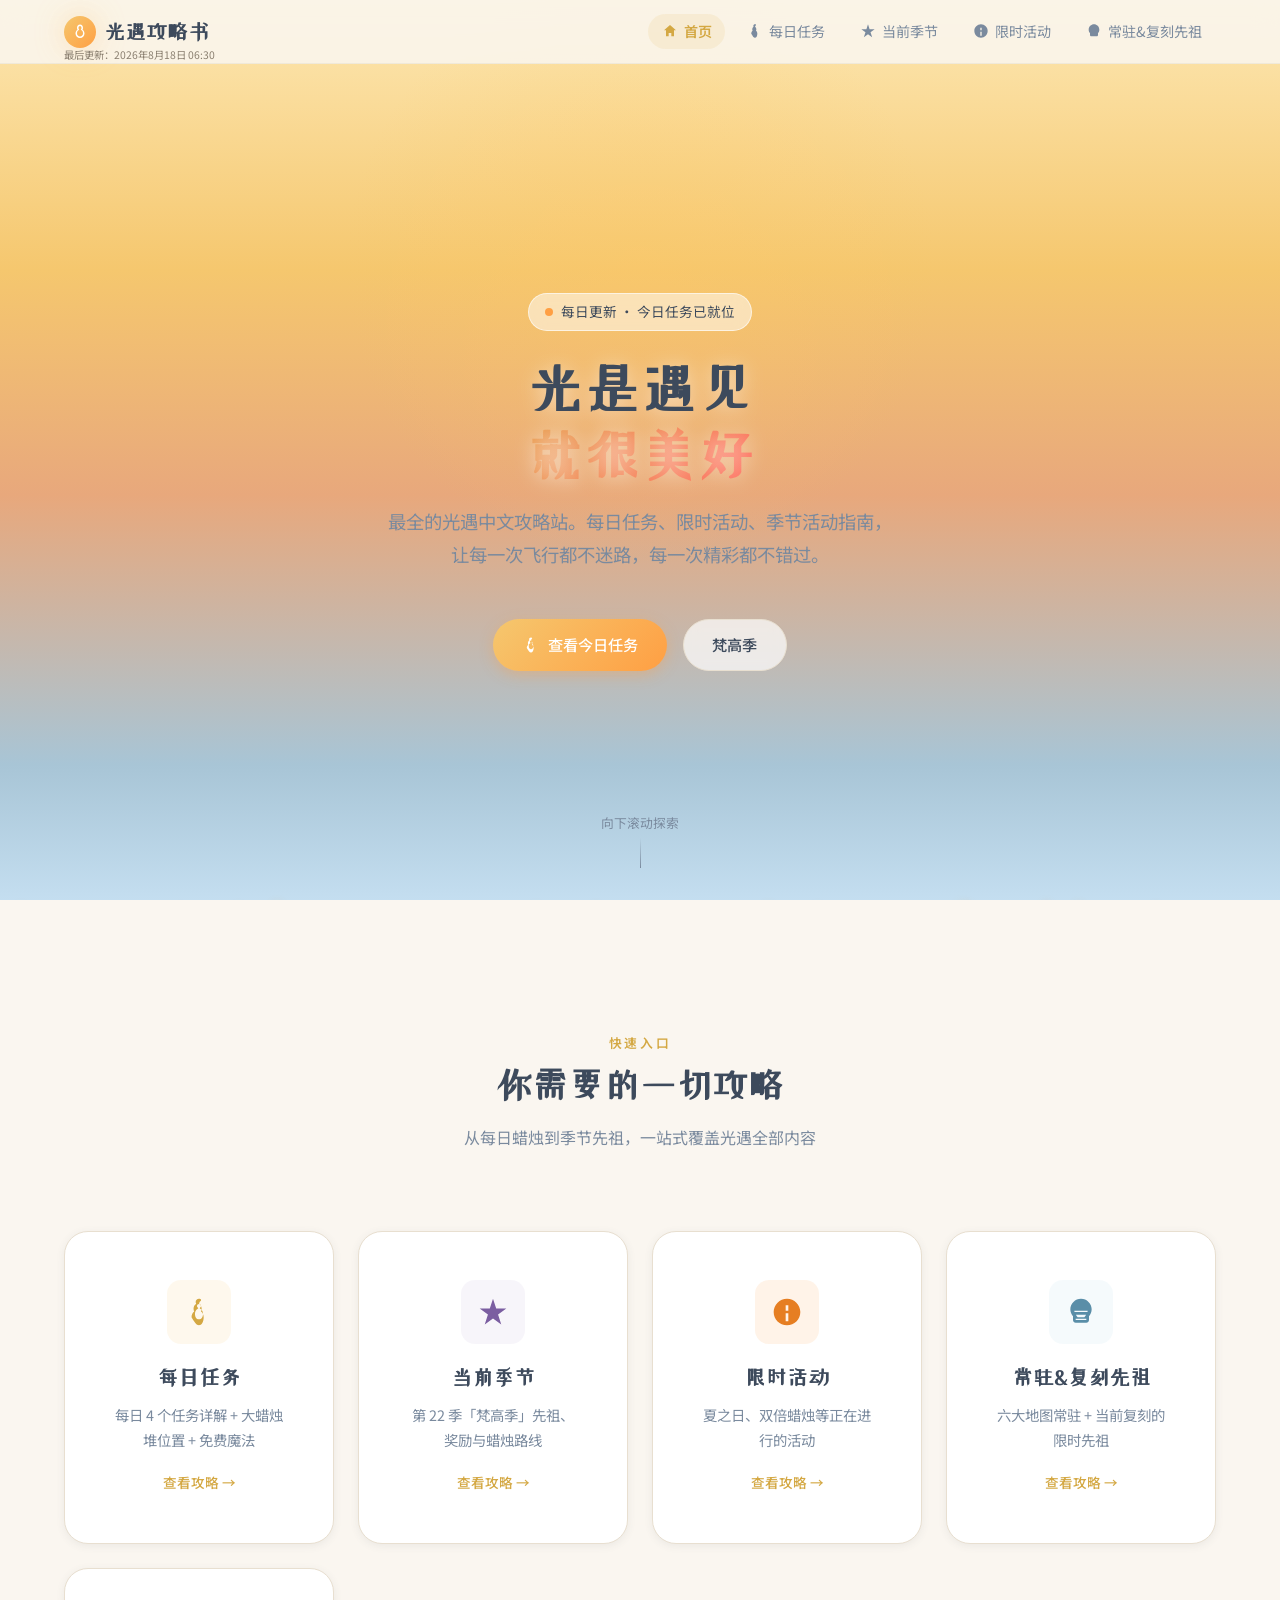
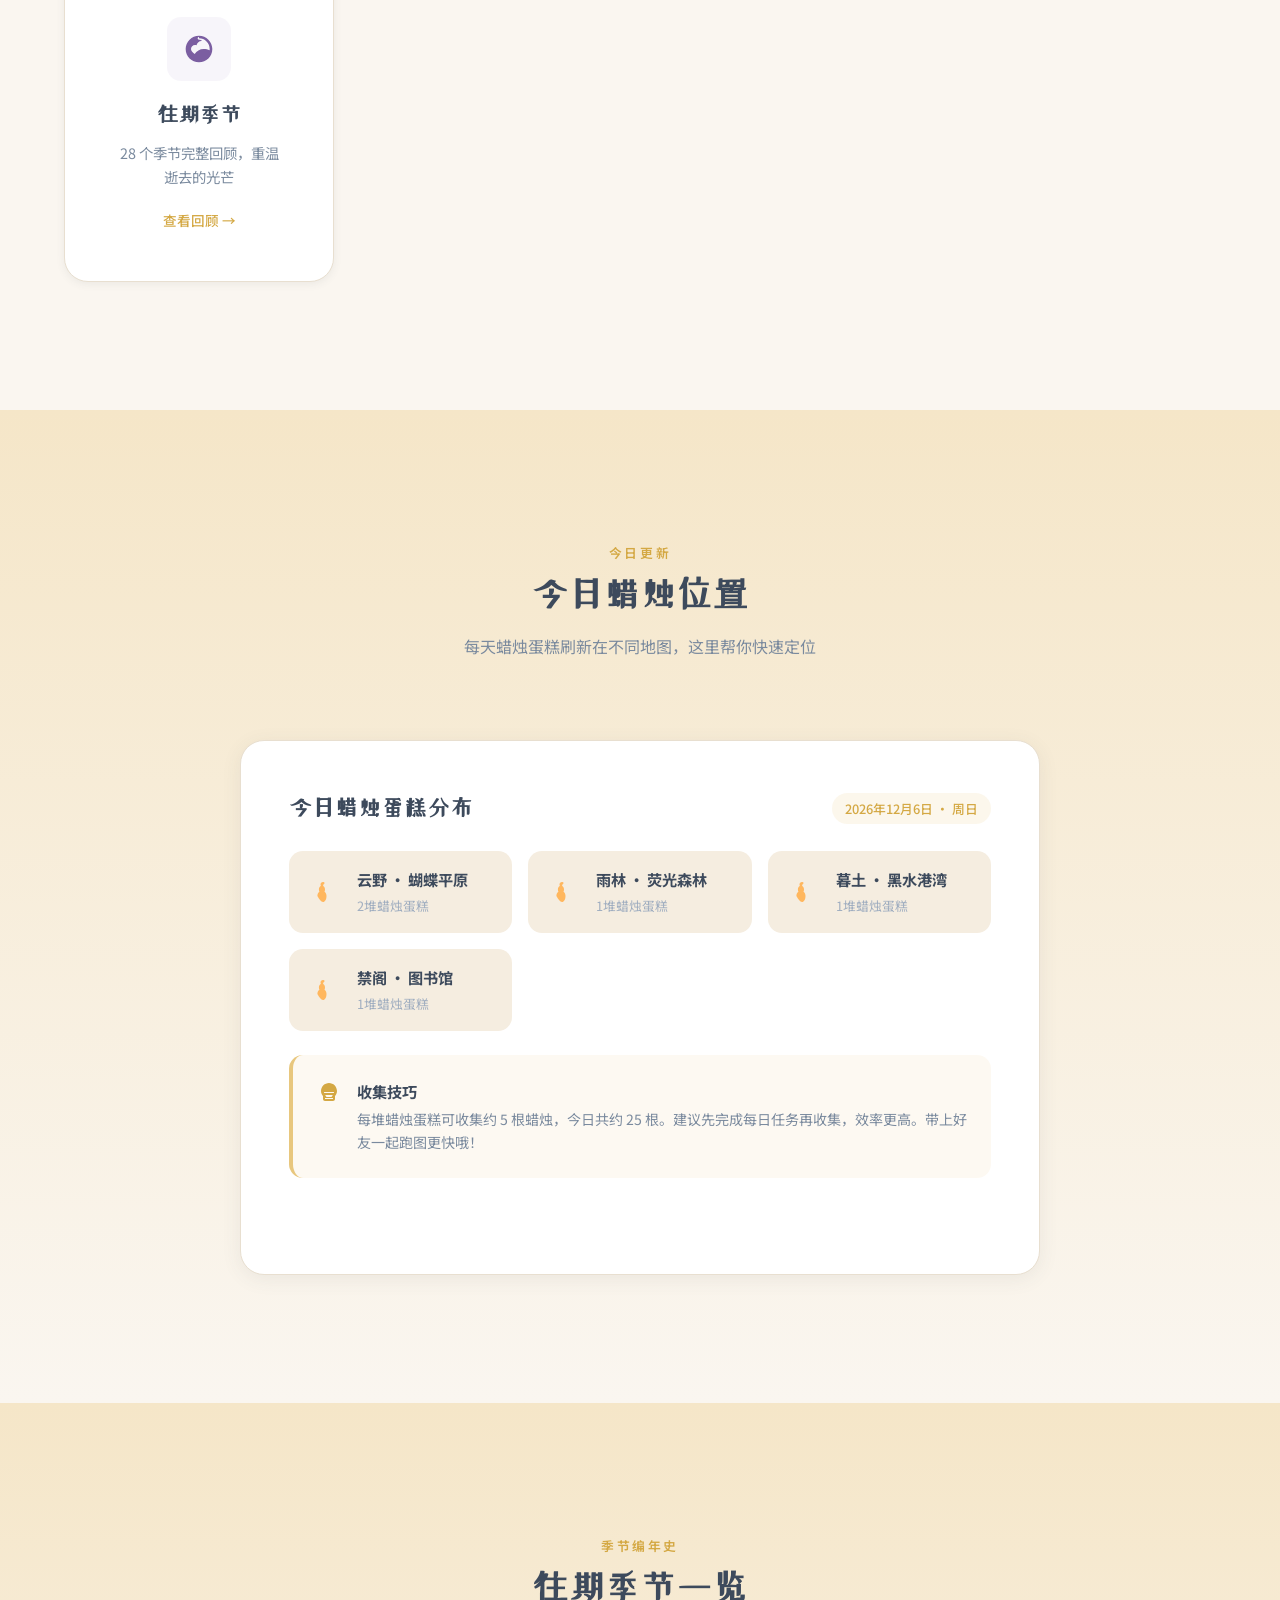
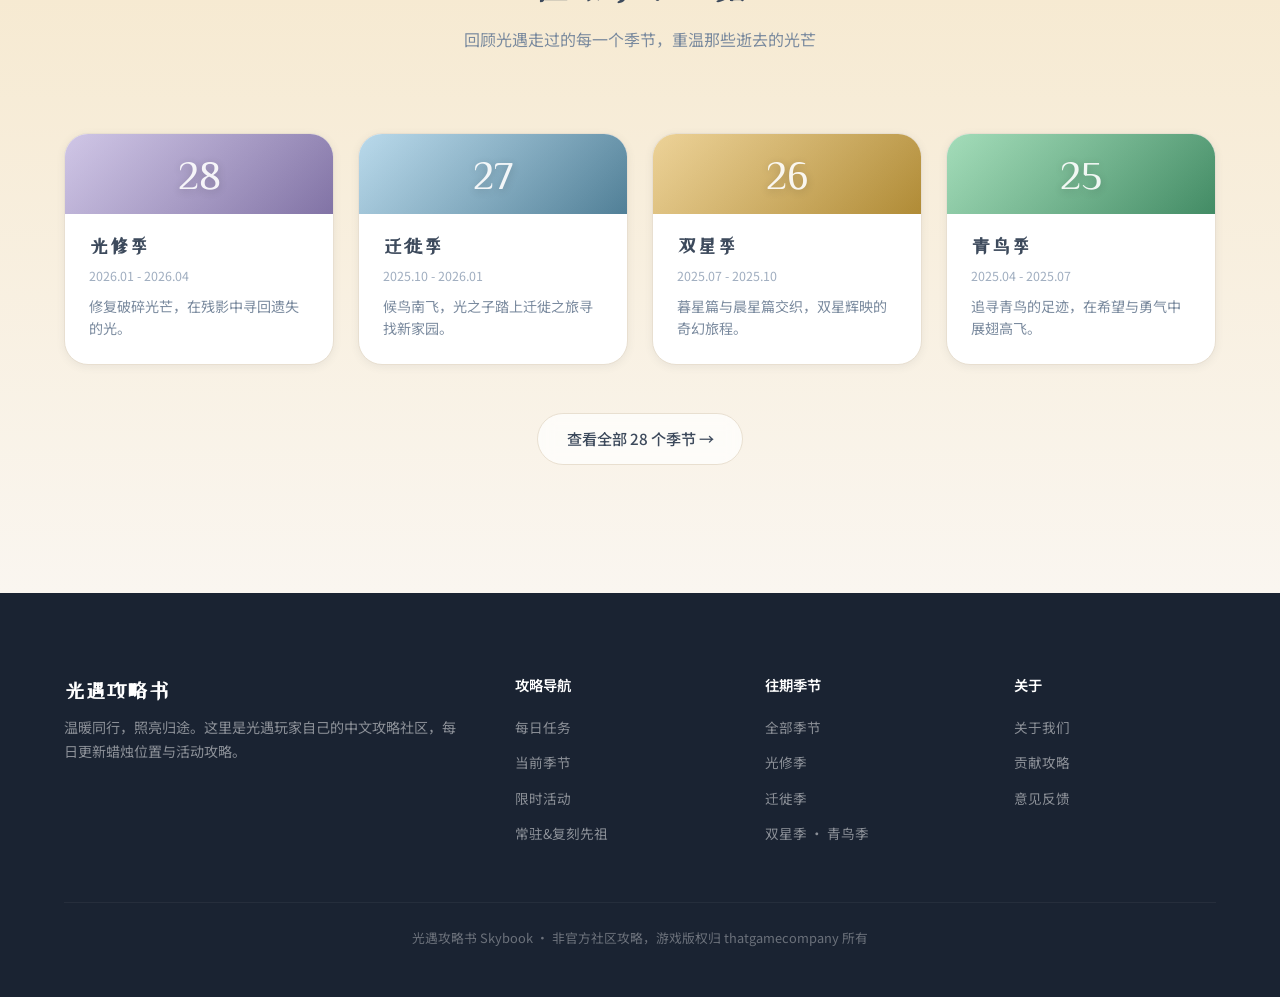
==== index.html @ 99012d07 "feat: 将地图攻略模块替换为往期季节模块 - 新增 past-seasons.html 页面，展示全部 28 个往期季节（感恩季至光修季） - index.html 快速导航第5卡片从「地图攻略」" ====
<!DOCTYPE html>
<html lang="zh-CN">
<head>
  <meta charset="UTF-8">
  <meta name="viewport" content="width=device-width, initial-scale=1.0">
  <title>光遇攻略书 | Skybook - 温暖同行，照亮归途</title>
  <meta name="description" content="光遇(Sky: Children of the Light)中文攻略站，涵盖每日任务、当前季节、限时活动、常驻&复刻先祖 5 大模块。">
  <link rel="stylesheet" href="css/style.css">
  <link href="https://fonts.googleapis.com/css2?family=ZCOOL+XiaoWei&family=Noto+Sans+SC:wght@400;500;700&display=swap" rel="stylesheet">
</head>
<body>

<!-- 漂浮光粒 -->
<div class="light-particles" id="particles"></div>

<!-- 导航栏 -->
<nav class="navbar" id="navbar">
  <div class="nav-container">
    <a href="index.html" class="nav-logo">
      <span class="logo-icon">
        <svg viewBox="0 0 24 24"><path d="M12 2C9.5 2 8 4 8 6.5c0 1 .3 1.8.7 2.5C7.5 9.5 6 11.5 6 14c0 3.3 2.7 6 6 6s6-2.7 6-6c0-2.5-1.5-4.5-2.7-5 .4-.7.7-1.5.7-2.5C16 4 14.5 2 12 2zm0 2c1 0 2 1 2 2.5 0 .5-.1 1-.4 1.5l-.5 1 1 .5c1 .5 1.9 1.7 1.9 4.5 0 2.2-1.8 4-4 4s-4-1.8-4-4c0-2.8.9-4 1.9-4.5l1-.5-.5-1c-.3-.5-.4-1-.4-1.5C10 5 11 4 12 4z"/></svg>
      </span>
      光遇攻略书
    </a>
    <ul class="nav-links" id="navLinks">
      <li><a href="index.html" class="active"><svg class="nav-icon" viewBox="0 0 24 24"><path d="M12 3l-9 8h3v9h4v-5h4v5h4v-9h3z"/></svg>首页</a></li>
      <li><a href="candles.html"><svg class="nav-icon" viewBox="0 0 24 24"><path d="M12 2c-1.5 0-2.5 1-2.5 2.5 0 .5.2 1 .4 1.3-1.2.8-2 2.2-2 3.7 0 .8.2 1.5.5 2.2-1.3 1-2 2.5-2 4.3C8.5 19.5 10 22 12 22s3.5-2.5 3.5-6c0-1.8-.7-3.3-2-4.3.3-.7.5-1.4.5-2.2 0-1.5-.8-2.9-2-3.7.3-.4.4-.9.4-1.3C14.5 3 13.5 2 12 2z"/></svg>每日任务</a></li>
      <li><a href="current-season.html"><svg class="nav-icon" viewBox="0 0 24 24"><path d="M12 2l2.4 7.4H22l-6.2 4.5 2.4 7.4L12 16.8l-6.2 4.5 2.4-7.4L2 9.4h7.6L12 2z"/></svg>当前季节</a></li>
      <li><a href="events.html"><svg class="nav-icon" viewBox="0 0 24 24"><path d="M12 2C6.48 2 2 6.48 2 12s4.48 10 10 10 10-4.48 10-10S17.52 2 12 2zm1 17h-2v-6h2v6zm0-8h-2V7h2v4z"/></svg>限时活动</a></li>
      <li><a href="spirits.html"><svg class="nav-icon" viewBox="0 0 24 24"><path d="M12 2C7.6 2 4 5.6 4 10c0 2 .8 3.8 2 5.1V18c0 1.1.9 2 2 2h8c1.1 0 2-.9 2-2v-2.9c1.2-1.3 2-3.1 2-5.1 0-4.4-3.6-8-8-8z"/></svg>常驻&复刻先祖</a></li>
    </ul>
    <div class="nav-toggle" id="navToggle">
      <span></span><span></span><span></span>
    </div>
    <div class="update-badge" id="lastUpdated"></div>
  </div>
</nav>

<!-- Hero -->
<header class="hero">
  <div class="hero-content">
    <div class="hero-badge">
      <span class="dot"></span>
      <span>每日更新 · 今日任务已就位</span>
    </div>
    <h1 class="hero-title">光是遇见<br><span class="highlight">就很美好</span></h1>
    <p class="hero-subtitle">
      最全的光遇中文攻略站。每日任务、限时活动、季节活动指南，<br>
      让每一次飞行都不迷路，每一次精彩都不错过。
    </p>
    <div class="hero-actions">
      <a href="candles.html" class="btn btn-primary">
        <svg width="18" height="18" viewBox="0 0 24 24" fill="white"><path d="M12 2c-1.5 0-2.5 1-2.5 2.5 0 .5.2 1 .4 1.3-1.2.8-2 2.2-2 3.7 0 .8.2 1.5.5 2.2-1.3 1-2 2.5-2 4.3C8.5 19.5 10 22 12 22s3.5-2.5 3.5-6c0-1.8-.7-3.3-2-4.3.3-.7.5-1.4.5-2.2 0-1.5-.8-2.9-2-3.7.3-.4.4-.9.4-1.3C14.5 3 13.5 2 12 2zm0 4c.8 0 1.5.7 1.5 1.5 0 .4-.1.7-.4 1l-.6.7.7.6c1.1.7 1.8 1.9 1.8 3.7 0 2.2-1 4-3 4s-3-1.8-3-4c0-1.8.7-3 1.8-3.7l.7-.6-.6-.7c-.3-.3-.4-.6-.4-1C10.5 6.7 11.2 6 12 6z"/></svg>
        查看今日任务
      </a>
      <a href="current-season.html" class="btn btn-ghost">梵高季</a>
    </div>
  </div>
  <div class="hero-scroll-hint">
    <span>向下滚动探索</span>
    <div class="arrow"></div>
  </div>
</header>

<!-- 快捷导航 -->
<section class="section">
  <div class="container">
    <div class="section-header reveal">
      <span class="section-eyebrow">快速入口</span>
      <h2 class="section-title">你需要的一切攻略</h2>
      <p class="section-subtitle">从每日蜡烛到季节先祖，一站式覆盖光遇全部内容</p>
    </div>
    <div class="quick-nav">
      <a href="candles.html" class="quick-card reveal" style="--card-gradient: linear-gradient(90deg, #F5C76E, #FF9F43); --card-bg-tint: rgba(245, 199, 110, 0.12); --card-icon-color: #D4A843;">
        <div class="icon-wrap">
          <svg viewBox="0 0 24 24"><path d="M12 2c-1.5 0-2.5 1-2.5 2.5 0 .5.2 1 .4 1.3-1.2.8-2 2.2-2 3.7 0 .8.2 1.5.5 2.2-1.3 1-2 2.5-2 4.3C8.5 19.5 10 22 12 22s3.5-2.5 3.5-6c0-1.8-.7-3.3-2-4.3.3-.7.5-1.4.5-2.2 0-1.5-.8-2.9-2-3.7.3-.4.4-.9.4-1.3C14.5 3 13.5 2 12 2zm0 4c.8 0 1.5.7 1.5 1.5 0 .4-.1.7-.4 1l-.6.7.7.6c1.1.7 1.8 1.9 1.8 3.7 0 2.2-1 4-3 4s-3-1.8-3-4c0-1.8.7-3 1.8-3.7l.7-.6-.6-.7c-.3-.3-.4-.6-.4-1C10.5 6.7 11.2 6 12 6z"/></svg>
        </div>
        <h3>每日任务</h3>
        <p>每日 4 个任务详解 + 大蜡烛堆位置 + 免费魔法</p>
        <span class="card-link">查看攻略 →</span>
      </a>
      <a href="current-season.html" class="quick-card reveal reveal-delay-1" style="--card-gradient: linear-gradient(90deg, #B8A8D4, #8B5A9E); --card-bg-tint: rgba(184, 168, 212, 0.12); --card-icon-color: #7B5EA1;">
        <div class="icon-wrap">
          <svg viewBox="0 0 24 24"><path d="M12 2l2.4 7.4H22l-6.2 4.5 2.4 7.4L12 16.8l-6.2 4.5 2.4-7.4L2 9.4h7.6L12 2z"/></svg>
        </div>
        <h3>当前季节</h3>
        <p>第 22 季「梵高季」先祖、奖励与蜡烛路线</p>
        <span class="card-link">查看攻略 →</span>
      </a>
      <a href="events.html" class="quick-card reveal reveal-delay-2" style="--card-gradient: linear-gradient(90deg, #FF9F43, #FF6B35); --card-bg-tint: rgba(255, 159, 67, 0.12); --card-icon-color: #E67E22;">
        <div class="icon-wrap">
          <svg viewBox="0 0 24 24"><path d="M12 2C6.48 2 2 6.48 2 12s4.48 10 10 10 10-4.48 10-10S17.52 2 12 2zm1 17h-2v-6h2v6zm0-8h-2V7h2v4z"/></svg>
        </div>
        <h3>限时活动</h3>
        <p>夏之日、双倍蜡烛等正在进行的活动</p>
        <span class="card-link">查看攻略 →</span>
      </a>
      <a href="spirits.html" class="quick-card reveal reveal-delay-3" style="--card-gradient: linear-gradient(90deg, #A8D0E6, #7BA7C4); --card-bg-tint: rgba(168, 208, 230, 0.12); --card-icon-color: #5A8EA8;">
        <div class="icon-wrap">
          <svg viewBox="0 0 24 24"><path d="M12 2C7.6 2 4 5.6 4 10c0 2 .8 3.8 2 5.1V18c0 1.1.9 2 2 2h8c1.1 0 2-.9 2-2v-2.9c1.2-1.3 2-3.1 2-5.1 0-4.4-3.6-8-8-8zm-4 16v-1h8v1H8zm6.5-2h-5c-.6-.7-1-1.4-1.3-2h7.6c-.3.6-.7 1.3-1.3 2zm2.3-4H7.2c-.1-.3-.2-.7-.2-1h10c0 .3-.1.7-.2 1z"/></svg>
        </div>
        <h3>常驻&复刻先祖</h3>
        <p>六大地图常驻 + 当前复刻的限时先祖</p>
        <span class="card-link">查看攻略 →</span>
      </a>
      <a href="past-seasons.html" class="quick-card reveal reveal-delay-4" style="--card-gradient: linear-gradient(90deg, #C4B8E0, #9080B8); --card-bg-tint: rgba(184, 168, 212, 0.12); --card-icon-color: #7B5EA1;">
        <div class="icon-wrap">
          <svg viewBox="0 0 24 24"><path d="M12 2C6.48 2 2 6.48 2 12s4.48 10 10 10 10-4.48 10-10S17.52 2 12 2zm0 2c4.41 0 8 3.59 8 8 0 .34-.02.67-.06 1-1.3-.63-2.74-1-4.44-1-2.86 0-5.36 1.54-6.73 3.82C7.03 14.5 6 13.37 6 12c0-1.66 1.34-3 3-3 .39 0 .77.08 1.11.21C10.72 7.34 12.07 6 13.73 6c.27 0 .53.03.78.08C13.54 5.38 12.78 5 12 5c-.55 0-1-.45-1-1s.45-1 1-1z"/></svg>
        </div>
        <h3>往期季节</h3>
        <p>28 个季节完整回顾，重温逝去的光芒</p>
        <span class="card-link">查看回顾 →</span>
      </a>
    </div>
  </div>
</section>

<!-- 每日蜡烛概览 -->
<section class="section daily-candle-section">
  <div class="container">
    <div class="section-header reveal">
      <span class="section-eyebrow">今日更新</span>
      <h2 class="section-title">今日蜡烛位置</h2>
      <p class="section-subtitle">每天蜡烛蛋糕刷新在不同地图，这里帮你快速定位</p>
    </div>
    <div class="daily-candle-card reveal">
      <div class="daily-candle-header">
        <h3>今日蜡烛蛋糕分布</h3>
        <span class="date-badge" id="todayDate">加载中...</span>
      </div>
      <div class="candle-locations">
        <div class="candle-loc-item">
          <div class="candle-icon">
            <svg viewBox="0 0 24 24"><path fill="#FFB75E" d="M12 2c-1.5 0-2.5 1-2.5 2.5 0 .5.2 1 .4 1.3-1.2.8-2 2.2-2 3.7 0 .8.2 1.5.5 2.2-1.3 1-2 2.5-2 4.3C8.5 19.5 10 22 12 22s3.5-2.5 3.5-6c0-1.8-.7-3.3-2-4.3.3-.7.5-1.4.5-2.2 0-1.5-.8-2.9-2-3.7.3-.4.4-.9.4-1.3C14.5 3 13.5 2 12 2z"/></svg>
          </div>
          <div class="loc-info">
            <h4>云野 · 蝴蝶平原</h4>
            <p>2堆蜡烛蛋糕</p>
          </div>
        </div>
        <div class="candle-loc-item">
          <div class="candle-icon">
            <svg viewBox="0 0 24 24"><path fill="#FFB75E" d="M12 2c-1.5 0-2.5 1-2.5 2.5 0 .5.2 1 .4 1.3-1.2.8-2 2.2-2 3.7 0 .8.2 1.5.5 2.2-1.3 1-2 2.5-2 4.3C8.5 19.5 10 22 12 22s3.5-2.5 3.5-6c0-1.8-.7-3.3-2-4.3.3-.7.5-1.4.5-2.2 0-1.5-.8-2.9-2-3.7.3-.4.4-.9.4-1.3C14.5 3 13.5 2 12 2z"/></svg>
          </div>
          <div class="loc-info">
            <h4>雨林 · 荧光森林</h4>
            <p>1堆蜡烛蛋糕</p>
          </div>
        </div>
        <div class="candle-loc-item">
          <div class="candle-icon">
            <svg viewBox="0 0 24 24"><path fill="#FFB75E" d="M12 2c-1.5 0-2.5 1-2.5 2.5 0 .5.2 1 .4 1.3-1.2.8-2 2.2-2 3.7 0 .8.2 1.5.5 2.2-1.3 1-2 2.5-2 4.3C8.5 19.5 10 22 12 22s3.5-2.5 3.5-6c0-1.8-.7-3.3-2-4.3.3-.7.5-1.4.5-2.2 0-1.5-.8-2.9-2-3.7.3-.4.4-.9.4-1.3C14.5 3 13.5 2 12 2z"/></svg>
          </div>
          <div class="loc-info">
            <h4>暮土 · 黑水港湾</h4>
            <p>1堆蜡烛蛋糕</p>
          </div>
        </div>
        <div class="candle-loc-item">
          <div class="candle-icon">
            <svg viewBox="0 0 24 24"><path fill="#FFB75E" d="M12 2c-1.5 0-2.5 1-2.5 2.5 0 .5.2 1 .4 1.3-1.2.8-2 2.2-2 3.7 0 .8.2 1.5.5 2.2-1.3 1-2 2.5-2 4.3C8.5 19.5 10 22 12 22s3.5-2.5 3.5-6c0-1.8-.7-3.3-2-4.3.3-.7.5-1.4.5-2.2 0-1.5-.8-2.9-2-3.7.3-.4.4-.9.4-1.3C14.5 3 13.5 2 12 2z"/></svg>
          </div>
          <div class="loc-info">
            <h4>禁阁 · 图书馆</h4>
            <p>1堆蜡烛蛋糕</p>
          </div>
        </div>
      </div>
      <div class="tip-box" style="margin-top: var(--space-lg);">
        <svg class="tip-icon" viewBox="0 0 24 24"><path d="M12 2C7.6 2 4 5.6 4 10c0 2 .8 3.8 2 5.1V18c0 1.1.9 2 2 2h8c1.1 0 2-.9 2-2v-2.9c1.2-1.3 2-3.1 2-5.1 0-4.4-3.6-8-8-8zm-4 16v-1h8v1H8zm6.5-2h-5c-.6-.7-1-1.4-1.3-2h7.6c-.3.6-.7 1.3-1.3 2zm2.3-4H7.2c-.1-.3-.2-.7-.2-1h10c0 .3-.1.7-.2 1z"/></svg>
        <div class="tip-content">
          <h4>收集技巧</h4>
          <p>每堆蜡烛蛋糕可收集约 5 根蜡烛，今日共约 25 根。建议先完成每日任务再收集，效率更高。带上好友一起跑图更快哦！</p>
        </div>
      </div>
    </div>
  </div>
</section>

<!-- 往期季节一览 -->
<section class="section" style="background: var(--gradient-sky-soft);">
  <div class="container">
    <div class="section-header reveal">
      <span class="section-eyebrow">季节编年史</span>
      <h2 class="section-title">往期季节一览</h2>
      <p class="section-subtitle">回顾光遇走过的每一个季节，重温那些逝去的光芒</p>
    </div>
    <div class="season-card-grid">
      <a href="past-seasons.html" class="season-card reveal" style="text-decoration:none;">
        <div class="season-card-banner" style="background: linear-gradient(135deg, #C4B8E0, #9080B8);">
          <span class="season-num">28</span>
        </div>
        <div class="season-card-body">
          <h3>光修季</h3>
          <p class="season-card-date">2026.01 - 2026.04</p>
          <p>修复破碎光芒，在残影中寻回遗失的光。</p>
        </div>
      </a>
      <a href="past-seasons.html" class="season-card reveal reveal-delay-1" style="text-decoration:none;">
        <div class="season-card-banner" style="background: linear-gradient(135deg, #A8D0E6, #5A8EA8);">
          <span class="season-num">27</span>
        </div>
        <div class="season-card-body">
          <h3>迁徙季</h3>
          <p class="season-card-date">2025.10 - 2026.01</p>
          <p>候鸟南飞，光之子踏上迁徙之旅寻找新家园。</p>
        </div>
      </a>
      <a href="past-seasons.html" class="season-card reveal reveal-delay-2" style="text-decoration:none;">
        <div class="season-card-banner" style="background: linear-gradient(135deg, #E8C77E, #C49B3C);">
          <span class="season-num">26</span>
        </div>
        <div class="season-card-body">
          <h3>双星季</h3>
          <p class="season-card-date">2025.07 - 2025.10</p>
          <p>暮星篇与晨星篇交织，双星辉映的奇幻旅程。</p>
        </div>
      </a>
      <a href="past-seasons.html" class="season-card reveal reveal-delay-3" style="text-decoration:none;">
        <div class="season-card-banner" style="background: linear-gradient(135deg, #8DD4A8, #4A9B70);">
          <span class="season-num">25</span>
        </div>
        <div class="season-card-body">
          <h3>青鸟季</h3>
          <p class="season-card-date">2025.04 - 2025.07</p>
          <p>追寻青鸟的足迹，在希望与勇气中展翅高飞。</p>
        </div>
      </a>
    </div>
    <div style="text-align: center; margin-top: var(--space-xl);">
      <a href="past-seasons.html" class="btn btn-ghost">查看全部 28 个季节 →</a>
    </div>
  </div>
</section>

<!-- 页脚 -->
<footer class="footer">
  <div class="container">
    <div class="footer-content">
      <div class="footer-brand">
        <h3>光遇攻略书</h3>
        <p>温暖同行，照亮归途。这里是光遇玩家自己的中文攻略社区，每日更新蜡烛位置与活动攻略。</p>
      </div>
      <div class="footer-col">
        <h4>攻略导航</h4>
        <ul>
          <li><a href="candles.html">每日任务</a></li>
          <li><a href="current-season.html">当前季节</a></li>
          <li><a href="events.html">限时活动</a></li>
          <li><a href="spirits.html">常驻&复刻先祖</a></li>
        </ul>
      </div>
      <div class="footer-col">
        <h4>往期季节</h4>
        <ul>
          <li><a href="past-seasons.html">全部季节</a></li>
          <li><a href="past-seasons.html">光修季</a></li>
          <li><a href="past-seasons.html">迁徙季</a></li>
          <li><a href="past-seasons.html">双星季 · 青鸟季</a></li>
        </ul>
      </div>
      <div class="footer-col">
        <h4>关于</h4>
        <ul>
          <li><a href="#">关于我们</a></li>
          <li><a href="#">贡献攻略</a></li>
          <li><a href="#">意见反馈</a></li>
        </ul>
      </div>
    </div>
    <div class="footer-bottom">
      <p>光遇攻略书 Skybook · 非官方社区攻略，游戏版权归 thatgamecompany 所有</p>
    </div>
  </div>
</footer>

<!-- 返回顶部 -->
<button class="back-to-top" id="backToTop" aria-label="返回顶部">
  <svg viewBox="0 0 24 24"><path d="M12 4l8 8h-5v8h-6v-8H4l8-8z"/></svg>
</button>

<script src="js/update-time.js"></script>
<script src="js/main.js"></script>
</body>
</html>
---- css/style.css ----
/* ============================================
   光遇攻略网站 - 设计系统
   配色：温暖梦幻，还原光遇的天空与烛光
   ============================================ */

:root {
  /* --- 主色调 --- */
  --color-bg: #FAF6F0;
  --color-bg-alt: #F5EDE0;
  --color-primary: #E8C77E;
  --color-primary-dark: #D4A843;
  --color-secondary: #A8D0E6;
  --color-secondary-dark: #7BA7C4;
  --color-accent: #FF9F43;
  --color-candle: #FFB75E;
  --color-text: #3D4A5C;
  --color-text-light: #7A8A9E;
  --color-text-muted: #A0AEC0;
  --color-card: #FFFFFF;
  --color-border: #E8DFD0;
  --color-night: #1A2332;
  --color-night-soft: #2C3E50;
  --color-shadow: rgba(61, 74, 92, 0.08);
  --color-shadow-hover: rgba(61, 74, 92, 0.15);
  --color-glow: rgba(255, 183, 94, 0.35);

  /* --- 地图主题色 --- */
  --map-dawn: #F4C97A;      /* 晨岛 - 暖金 */
  --map-prairie: #8DD4A8;   /* 云野 - 嫩绿 */
  --map-forest: #6BB89A;   /* 雨林 - 深绿 */
  --map-valley: #E89B8B;    /* 霞谷 - 玫粉 */
  --map-wasteland: #C49968; /* 暮土 - 土棕 */
  --map-vault: #B8A8D4;     /* 禁阁 - 紫蓝 */
  --map-eden: #FF6B5C;      /* 伊甸 - 烈焰红 */

  /* --- 渐变 --- */
  --gradient-hero: linear-gradient(180deg, #FDE8B4 0%, #F5C76E 30%, #E8A87C 55%, #A8C5D6 85%, #C4DEF0 100%);
  --gradient-warm: linear-gradient(135deg, #F5C76E 0%, #FF9F43 100%);
  --gradient-card: linear-gradient(180deg, #FFFFFF 0%, #FAF6F0 100%);
  --gradient-candle: radial-gradient(circle, rgba(255,183,94,0.4) 0%, rgba(255,183,94,0) 70%);
  --gradient-sky-soft: linear-gradient(180deg, #F5E6C8 0%, #FAF6F0 100%);

  /* --- 字体 --- */
  --font-heading: 'ZCOOL XiaoWei', 'Noto Serif SC', serif;
  --font-body: 'Noto Sans SC', -apple-system, sans-serif;

  /* --- 间距 --- */
  --space-xs: 0.25rem;
  --space-sm: 0.5rem;
  --space-md: 1rem;
  --space-lg: 1.5rem;
  --space-xl: 3rem;
  --space-2xl: 5rem;
  --space-3xl: 8rem;

  /* --- 圆角 --- */
  --radius-sm: 8px;
  --radius-md: 14px;
  --radius-lg: 24px;
  --radius-full: 9999px;

  /* --- 阴影 --- */
  --shadow-sm: 0 2px 8px var(--color-shadow);
  --shadow-md: 0 4px 20px var(--color-shadow);
  --shadow-lg: 0 8px 40px var(--color-shadow);
  --shadow-glow: 0 0 30px var(--color-glow);
  --shadow-card-hover: 0 12px 36px var(--color-shadow-hover);

  /* --- 过渡 --- */
  --transition: 0.3s cubic-bezier(0.4, 0, 0.2, 1);
  --transition-slow: 0.6s cubic-bezier(0.4, 0, 0.2, 1);

  /* --- 布局 --- */
  --max-width: 1200px;
  --nav-height: 64px;
}

/* ============================================
   重置 & 基础
   ============================================ */
*, *::before, *::after {
  margin: 0;
  padding: 0;
  box-sizing: border-box;
}

html {
  scroll-behavior: smooth;
  font-size: 16px;
}

body {
  font-family: var(--font-body);
  color: var(--color-text);
  background: var(--color-bg);
  line-height: 1.7;
  overflow-x: hidden;
  -webkit-font-smoothing: antialiased;
}

a {
  color: inherit;
  text-decoration: none;
}

ul { list-style: none; }

img { max-width: 100%; display: block; }

::selection {
  background: var(--color-primary);
  color: white;
}

/* ============================================
   漂浮光粒动画
   ============================================ */
.light-particles {
  position: fixed;
  top: 0; left: 0;
  width: 100%; height: 100%;
  pointer-events: none;
  z-index: 1;
  overflow: hidden;
}

.particle {
  position: absolute;
  bottom: -10px;
  width: 6px; height: 6px;
  background: var(--color-candle);
  border-radius: 50%;
  opacity: 0;
  box-shadow: 0 0 8px var(--color-glow);
  animation: floatUp linear infinite;
}

@keyframes floatUp {
  0% {
    transform: translateY(0) translateX(0);
    opacity: 0;
  }
  10% { opacity: 0.8; }
  50% { transform: translateY(-50vh) translateX(20px); }
  90% { opacity: 0.4; }
  100% {
    transform: translateY(-100vh) translateX(-10px);
    opacity: 0;
  }
}

/* ============================================
   导航栏
   ============================================ */
.navbar {
  position: fixed;
  top: 0; left: 0;
  width: 100%;
  height: var(--nav-height);
  background: rgba(250, 246, 240, 0.85);
  backdrop-filter: blur(12px);
  -webkit-backdrop-filter: blur(12px);
  border-bottom: 1px solid rgba(232, 223, 208, 0.5);
  z-index: 1000;
  transition: var(--transition);
}

.navbar.scrolled {
  box-shadow: var(--shadow-sm);
}

.nav-container {
  max-width: var(--max-width);
  height: 100%;
  margin: 0 auto;
  padding: 0 var(--space-lg);
  display: flex;
  align-items: center;
  justify-content: space-between;
}

.nav-logo {
  display: flex;
  align-items: center;
  gap: var(--space-sm);
  font-family: var(--font-heading);
  font-size: 1.3rem;
  color: var(--color-text);
  font-weight: 600;
}

.nav-logo .logo-icon {
  width: 32px; height: 32px;
  display: flex;
  align-items: center;
  justify-content: center;
  background: var(--gradient-warm);
  border-radius: var(--radius-full);
  box-shadow: var(--shadow-glow);
}

.nav-logo .logo-icon svg {
  width: 18px; height: 18px;
  fill: white;
}

.nav-links {
  display: flex;
  align-items: center;
  gap: var(--space-sm);
}

.nav-links li a {
  display: inline-flex;
  align-items: center;
  gap: 6px;
  font-size: 0.88rem;
  color: var(--color-text-light);
  position: relative;
  padding: 0.35rem 0.85rem;
  border-radius: var(--radius-full);
  background: transparent;
  transition: var(--transition);
  white-space: nowrap;
}

.nav-links a .nav-icon {
  width: 16px;
  height: 16px;
  fill: currentColor;
  flex-shrink: 0;
  transition: var(--transition);
}

.nav-links a:hover {
  background: rgba(232, 199, 126, 0.12);
  color: var(--color-text);
}

.nav-links a.active {
  background: rgba(232, 199, 126, 0.18);
  color: var(--color-primary-dark);
  font-weight: 600;
}

.nav-links a::after {
  display: none;
}

.nav-toggle {
  display: none;
  flex-direction: column;
  gap: 5px;
  cursor: pointer;
  padding: var(--space-sm);
}

.nav-toggle span {
  width: 24px; height: 2px;
  background: var(--color-text);
  border-radius: 2px;
  transition: var(--transition);
}

.nav-toggle.active span:nth-child(1) {
  transform: rotate(45deg) translate(5px, 5px);
}
.nav-toggle.active span:nth-child(2) {
  opacity: 0;
}
.nav-toggle.active span:nth-child(3) {
  transform: rotate(-45deg) translate(5px, -5px);
}

/* ============================================
   通用布局
   ============================================ */
.container {
  max-width: var(--max-width);
  margin: 0 auto;
  padding: 0 var(--space-lg);
}

.section {
  padding: var(--space-3xl) 0;
  position: relative;
}

.section-header {
  text-align: center;
  margin-bottom: var(--space-2xl);
}

.section-eyebrow {
  display: inline-block;
  font-size: 0.8rem;
  letter-spacing: 0.2em;
  text-transform: uppercase;
  color: var(--color-primary-dark);
  margin-bottom: var(--space-sm);
  font-weight: 600;
}

.section-title {
  font-family: var(--font-heading);
  font-size: 2.2rem;
  color: var(--color-text);
  margin-bottom: var(--space-md);
  line-height: 1.3;
}

.section-subtitle {
  font-size: 1rem;
  color: var(--color-text-light);
  max-width: 560px;
  margin: 0 auto;
}

/* ============================================
   按钮
   ============================================ */
.btn {
  display: inline-flex;
  align-items: center;
  gap: var(--space-sm);
  padding: 0.75rem 1.8rem;
  border-radius: var(--radius-full);
  font-size: 0.95rem;
  font-weight: 500;
  cursor: pointer;
  border: none;
  transition: var(--transition);
  font-family: var(--font-body);
}

.btn-primary {
  background: var(--gradient-warm);
  color: white;
  box-shadow: 0 4px 14px rgba(255, 159, 67, 0.35);
}

.btn-primary:hover {
  transform: translateY(-2px);
  box-shadow: 0 6px 20px rgba(255, 159, 67, 0.45);
}

.btn-ghost {
  background: rgba(255, 255, 255, 0.7);
  color: var(--color-text);
  border: 1px solid var(--color-border);
  backdrop-filter: blur(8px);
}

.btn-ghost:hover {
  background: white;
  border-color: var(--color-primary);
  color: var(--color-primary-dark);
}

/* ============================================
   Hero 区域
   ============================================ */
.hero {
  position: relative;
  min-height: 100vh;
  display: flex;
  align-items: center;
  justify-content: center;
  background: var(--gradient-hero);
  overflow: hidden;
  padding-top: var(--nav-height);
}

.hero::before {
  content: '';
  position: absolute;
  top: 30%; left: 50%;
  width: 600px; height: 600px;
  background: radial-gradient(circle, rgba(255, 200, 100, 0.3) 0%, rgba(255, 200, 100, 0) 70%);
  transform: translate(-50%, -50%);
  pointer-events: none;
}

.hero-content {
  position: relative;
  z-index: 2;
  text-align: center;
  max-width: 720px;
  padding: 0 var(--space-lg);
}

.hero-badge {
  display: inline-flex;
  align-items: center;
  gap: var(--space-sm);
  padding: 0.4rem 1rem;
  background: rgba(255, 255, 255, 0.5);
  backdrop-filter: blur(8px);
  border-radius: var(--radius-full);
  font-size: 0.85rem;
  color: var(--color-text);
  margin-bottom: var(--space-lg);
  border: 1px solid rgba(255, 255, 255, 0.6);
}

.hero-badge .dot {
  width: 8px; height: 8px;
  background: var(--color-accent);
  border-radius: 50%;
  animation: pulse 2s ease-in-out infinite;
}

@keyframes pulse {
  0%, 100% { opacity: 1; transform: scale(1); }
  50% { opacity: 0.5; transform: scale(1.3); }
}

.hero-title {
  font-family: var(--font-heading);
  font-size: 3.5rem;
  line-height: 1.2;
  color: var(--color-text);
  margin-bottom: var(--space-md);
  text-shadow: 0 2px 20px rgba(255, 255, 255, 0.5);
}

.hero-title .highlight {
  background: linear-gradient(135deg, #E89B4A, #FF6B5C);
  -webkit-background-clip: text;
  background-clip: text;
  -webkit-text-fill-color: transparent;
}

.hero-subtitle {
  font-size: 1.15rem;
  color: var(--color-text-light);
  margin-bottom: var(--space-xl);
  line-height: 1.8;
}

.hero-actions {
  display: flex;
  gap: var(--space-md);
  justify-content: center;
  flex-wrap: wrap;
}

.hero-scroll-hint {
  position: absolute;
  bottom: 2rem;
  left: 50%;
  transform: translateX(-50%);
  display: flex;
  flex-direction: column;
  align-items: center;
  gap: var(--space-xs);
  color: var(--color-text-light);
  font-size: 0.8rem;
  animation: bounce 2s ease-in-out infinite;
}

.hero-scroll-hint .arrow {
  width: 1px; height: 30px;
  background: linear-gradient(to bottom, transparent, var(--color-text-light));
}

@keyframes bounce {
  0%, 100% { transform: translateX(-50%) translateY(0); }
  50% { transform: translateX(-50%) translateY(8px); }
}

/* ============================================
   快捷导航卡片
   ============================================ */
.quick-nav {
  display: grid;
  grid-template-columns: repeat(auto-fit, minmax(240px, 1fr));
  gap: var(--space-lg);
}

.quick-card {
  background: var(--color-card);
  border-radius: var(--radius-lg);
  padding: var(--space-xl);
  text-align: center;
  transition: var(--transition);
  border: 1px solid var(--color-border);
  box-shadow: var(--shadow-sm);
  position: relative;
  overflow: hidden;
}

.quick-card::before {
  content: '';
  position: absolute;
  top: 0; left: 0;
  width: 100%; height: 4px;
  background: var(--card-gradient, var(--gradient-warm));
  transform: scaleX(0);
  transition: var(--transition);
  transform-origin: left;
}

.quick-card:hover {
  transform: translateY(-6px);
  box-shadow: var(--shadow-card-hover);
}

.quick-card:hover::before {
  transform: scaleX(1);
}

.quick-card .icon-wrap {
  width: 64px; height: 64px;
  margin: 0 auto var(--space-md);
  display: flex;
  align-items: center;
  justify-content: center;
  border-radius: var(--radius-md);
  background: var(--card-bg-tint, rgba(232, 199, 126, 0.12));
}

.quick-card .icon-wrap svg {
  width: 32px; height: 32px;
  fill: var(--card-icon-color, var(--color-primary-dark));
}

.quick-card h3 {
  font-family: var(--font-heading);
  font-size: 1.3rem;
  margin-bottom: var(--space-sm);
  color: var(--color-text);
}

.quick-card p {
  font-size: 0.9rem;
  color: var(--color-text-light);
  margin-bottom: var(--space-md);
}

.quick-card .card-link {
  font-size: 0.85rem;
  color: var(--color-primary-dark);
  font-weight: 500;
  display: inline-flex;
  align-items: center;
  gap: var(--space-xs);
  transition: var(--transition);
}

.quick-card:hover .card-link {
  gap: var(--space-sm);
}

/* ============================================
   地图概览卡片
   ============================================ */
.map-grid {
  display: grid;
  grid-template-columns: repeat(auto-fill, minmax(260px, 1fr));
  gap: var(--space-lg);
}

.map-card {
  border-radius: var(--radius-lg);
  overflow: hidden;
  position: relative;
  aspect-ratio: 4 / 3;
  cursor: pointer;
  transition: var(--transition);
  box-shadow: var(--shadow-md);
}

.map-card:hover {
  transform: translateY(-6px) scale(1.02);
  box-shadow: var(--shadow-lg);
}

.map-card .map-bg {
  position: absolute;
  inset: 0;
  background: var(--map-color, var(--map-dawn));
}

.map-card .map-bg::after {
  content: '';
  position: absolute;
  inset: 0;
  background: linear-gradient(180deg, rgba(0,0,0,0) 40%, rgba(0,0,0,0.5) 100%);
}

.map-card .map-info {
  position: absolute;
  bottom: 0; left: 0;
  width: 100%;
  padding: var(--space-lg);
  z-index: 2;
  color: white;
}

.map-card .map-info h3 {
  font-family: var(--font-heading);
  font-size: 1.4rem;
  margin-bottom: var(--space-xs);
}

.map-card .map-info p {
  font-size: 0.85rem;
  opacity: 0.9;
}

.map-card .map-stats {
  display: flex;
  gap: var(--space-md);
  margin-top: var(--space-sm);
}

.map-card .map-stat {
  display: flex;
  align-items: center;
  gap: var(--space-xs);
  font-size: 0.8rem;
  opacity: 0.9;
}

.map-card .map-stat svg {
  width: 14px; height: 14px;
  fill: white;
  opacity: 0.8;
}

/* ============================================
   每日蜡烛概览
   ============================================ */
.daily-candle-section {
  background: var(--gradient-sky-soft);
}

.daily-candle-card {
  background: var(--color-card);
  border-radius: var(--radius-lg);
  padding: var(--space-xl);
  box-shadow: var(--shadow-md);
  border: 1px solid var(--color-border);
  max-width: 800px;
  margin: 0 auto;
}

.daily-candle-header {
  display: flex;
  align-items: center;
  justify-content: space-between;
  margin-bottom: var(--space-lg);
  flex-wrap: wrap;
  gap: var(--space-md);
}

.daily-candle-header h3 {
  font-family: var(--font-heading);
  font-size: 1.4rem;
  color: var(--color-text);
}

.daily-candle-header .date-badge {
  padding: 0.3rem 0.8rem;
  background: rgba(232, 199, 126, 0.15);
  border-radius: var(--radius-full);
  font-size: 0.8rem;
  color: var(--color-primary-dark);
  font-weight: 500;
}

.candle-locations {
  display: grid;
  grid-template-columns: repeat(auto-fit, minmax(200px, 1fr));
  gap: var(--space-md);
}

.candle-loc-item {
  display: flex;
  align-items: center;
  gap: var(--space-md);
  padding: var(--space-md);
  background: var(--color-bg-alt);
  border-radius: var(--radius-md);
  transition: var(--transition);
}

.candle-loc-item:hover {
  background: rgba(232, 199, 126, 0.15);
  transform: translateX(4px);
}

.candle-loc-item .candle-icon {
  width: 36px; height: 36px;
  display: flex;
  align-items: center;
  justify-content: center;
  flex-shrink: 0;
}

.candle-loc-item .candle-icon svg {
  width: 24px; height: 24px;
}

.candle-loc-item .loc-info h4 {
  font-size: 0.95rem;
  color: var(--color-text);
  margin-bottom: 2px;
}

.candle-loc-item .loc-info p {
  font-size: 0.8rem;
  color: var(--color-text-muted);
}

/* ============================================
   页面头部 (子页面)
   ============================================ */
.page-header {
  padding: calc(var(--nav-height) + var(--space-2xl)) 0 var(--space-2xl);
  text-align: center;
  background: var(--gradient-sky-soft);
  position: relative;
  overflow: hidden;
}

.page-header::before {
  content: '';
  position: absolute;
  top: 20%; left: 50%;
  width: 500px; height: 500px;
  background: radial-gradient(circle, rgba(255, 200, 100, 0.15) 0%, rgba(255, 200, 100, 0) 70%);
  transform: translate(-50%, -50%);
}

.page-header h1 {
  font-family: var(--font-heading);
  font-size: 2.8rem;
  color: var(--color-text);
  margin-bottom: var(--space-md);
  position: relative;
  z-index: 2;
}

.page-header p {
  font-size: 1.05rem;
  color: var(--color-text-light);
  max-width: 560px;
  margin: 0 auto;
  position: relative;
  z-index: 2;
}

/* ============================================
   标签切换
   ============================================ */
.tab-nav {
  display: flex;
  gap: var(--space-sm);
  justify-content: center;
  flex-wrap: wrap;
  margin-bottom: var(--space-2xl);
  padding: var(--space-sm);
  background: var(--color-card);
  border-radius: var(--radius-full);
  box-shadow: var(--shadow-sm);
  max-width: fit-content;
  margin-left: auto;
  margin-right: auto;
}

.tab-btn {
  padding: 0.6rem 1.2rem;
  border-radius: var(--radius-full);
  font-size: 0.9rem;
  color: var(--color-text-light);
  cursor: pointer;
  transition: var(--transition);
  border: none;
  background: transparent;
  font-family: var(--font-body);
  white-space: nowrap;
  display: flex;
  align-items: center;
  gap: var(--space-xs);
}

.tab-btn .tab-dot {
  width: 8px; height: 8px;
  border-radius: 50%;
  background: var(--tab-color, var(--map-dawn));
}

.tab-btn:hover {
  background: var(--color-bg-alt);
  color: var(--color-text);
}

.tab-btn.active {
  background: var(--color-text);
  color: white;
}

.tab-btn.active .tab-dot {
  background: white;
}

.tab-content {
  display: none;
  animation: fadeIn 0.5s ease;
}

.tab-content.active {
  display: block;
}

@keyframes fadeIn {
  from { opacity: 0; transform: translateY(10px); }
  to { opacity: 1; transform: translateY(0); }
}

/* ============================================
   攻略卡片网格
   ============================================ */
.guide-grid {
  display: grid;
  grid-template-columns: repeat(auto-fill, minmax(320px, 1fr));
  gap: var(--space-lg);
}

.guide-card {
  background: var(--color-card);
  border-radius: var(--radius-lg);
  overflow: hidden;
  box-shadow: var(--shadow-sm);
  border: 1px solid var(--color-border);
  transition: var(--transition);
}

.guide-card:hover {
  transform: translateY(-4px);
  box-shadow: var(--shadow-card-hover);
}

.guide-card .card-banner {
  height: 120px;
  background: var(--card-banner-color, var(--map-dawn));
  display: flex;
  align-items: center;
  justify-content: center;
  position: relative;
}

.guide-card .card-banner::after {
  content: '';
  position: absolute;
  inset: 0;
  background: linear-gradient(135deg, rgba(255,255,255,0.2) 0%, rgba(0,0,0,0.1) 100%);
}

.guide-card .card-banner .banner-icon {
  width: 48px; height: 48px;
  fill: rgba(255, 255, 255, 0.8);
  z-index: 1;
}

.guide-card .card-body {
  padding: var(--space-lg);
}

.guide-card .card-body h3 {
  font-family: var(--font-heading);
  font-size: 1.2rem;
  color: var(--color-text);
  margin-bottom: var(--space-sm);
}

.guide-card .card-body .card-meta {
  display: flex;
  gap: var(--space-md);
  margin-bottom: var(--space-sm);
  font-size: 0.8rem;
  color: var(--color-text-muted);
}

.guide-card .card-body .card-meta span {
  display: flex;
  align-items: center;
  gap: var(--space-xs);
}

.guide-card .card-body p {
  font-size: 0.9rem;
  color: var(--color-text-light);
  line-height: 1.6;
}

.guide-card .card-tags {
  display: flex;
  gap: var(--space-xs);
  margin-top: var(--space-md);
  flex-wrap: wrap;
}

.guide-card .card-tag {
  padding: 0.2rem 0.6rem;
  background: var(--color-bg-alt);
  border-radius: var(--radius-full);
  font-size: 0.75rem;
  color: var(--color-text-light);
}

/* ============================================
   先祖卡片
   ============================================ */
.spirit-grid {
  display: grid;
  grid-template-columns: repeat(auto-fill, minmax(300px, 1fr));
  gap: var(--space-lg);
}

.spirit-card {
  background: var(--color-card);
  border-radius: var(--radius-lg);
  padding: var(--space-lg);
  box-shadow: var(--shadow-sm);
  border: 1px solid var(--color-border);
  transition: var(--transition);
  position: relative;
}

.spirit-card:hover {
  transform: translateY(-4px);
  box-shadow: var(--shadow-card-hover);
  border-color: var(--color-primary);
}

.spirit-card .spirit-header {
  display: flex;
  align-items: center;
  gap: var(--space-md);
  margin-bottom: var(--space-md);
}

.spirit-avatar {
  width: 56px; height: 56px;
  border-radius: var(--radius-md);
  display: flex;
  align-items: center;
  justify-content: center;
  flex-shrink: 0;
  background: var(--spirit-color, rgba(232, 199, 126, 0.15));
}

.spirit-avatar svg {
  width: 28px; height: 28px;
  fill: var(--color-primary-dark);
}

.spirit-card h3 {
  font-family: var(--font-heading);
  font-size: 1.15rem;
  color: var(--color-text);
}

.spirit-card .spirit-type {
  font-size: 0.8rem;
  color: var(--color-text-muted);
}

.spirit-card .spirit-desc {
  font-size: 0.88rem;
  color: var(--color-text-light);
  margin-bottom: var(--space-md);
  line-height: 1.6;
}

.spirit-rewards {
  display: flex;
  flex-wrap: wrap;
  gap: var(--space-xs);
  padding-top: var(--space-md);
  border-top: 1px solid var(--color-border);
}

.spirit-reward {
  display: flex;
  align-items: center;
  gap: 4px;
  padding: 0.25rem 0.7rem;
  background: var(--color-bg-alt);
  border-radius: var(--radius-full);
  font-size: 0.78rem;
  color: var(--color-text-light);
}

.spirit-reward svg {
  width: 14px; height: 14px;
  fill: var(--color-primary-dark);
}

.spirit-difficulty {
  position: absolute;
  top: var(--space-md);
  right: var(--space-md);
  display: flex;
  gap: 2px;
}

.spirit-difficulty .star {
  width: 14px; height: 14px;
  fill: var(--color-primary);
}

.spirit-difficulty .star.empty {
  fill: var(--color-border);
}

/* ============================================
   季节活动卡片
   ============================================ */
.season-hero {
  background: linear-gradient(135deg, #2C3E50 0%, #4A3B6B 50%, #8B5A9E 100%);
  border-radius: var(--radius-lg);
  padding: var(--space-2xl);
  color: white;
  text-align: center;
  position: relative;
  overflow: hidden;
  margin-bottom: var(--space-2xl);
}

.season-hero::before {
  content: '';
  position: absolute;
  top: -50%; left: -50%;
  width: 200%; height: 200%;
  background: radial-gradient(circle, rgba(255, 255, 255, 0.05) 1px, transparent 1px);
  background-size: 30px 30px;
  animation: drift 60s linear infinite;
}

@keyframes drift {
  from { transform: translate(0, 0); }
  to { transform: translate(30px, 30px); }
}

.season-hero .season-badge {
  display: inline-block;
  padding: 0.3rem 1rem;
  background: rgba(255, 255, 255, 0.15);
  border-radius: var(--radius-full);
  font-size: 0.8rem;
  margin-bottom: var(--space-md);
  position: relative;
  z-index: 1;
}

.season-hero h2 {
  font-family: var(--font-heading);
  font-size: 2.2rem;
  margin-bottom: var(--space-sm);
  position: relative;
  z-index: 1;
}

.season-hero p {
  opacity: 0.85;
  max-width: 500px;
  margin: 0 auto var(--space-lg);
  position: relative;
  z-index: 1;
}

.season-progress {
  max-width: 400px;
  margin: 0 auto;
  position: relative;
  z-index: 1;
}

.season-progress-bar {
  height: 8px;
  background: rgba(255, 255, 255, 0.2);
  border-radius: var(--radius-full);
  overflow: hidden;
  margin-bottom: var(--space-sm);
}

.season-progress-fill {
  height: 100%;
  background: linear-gradient(90deg, #FFB75E, #FF6B5C);
  border-radius: var(--radius-full);
  width: 65%;
  transition: width 1s ease;
}

.season-progress-label {
  display: flex;
  justify-content: space-between;
  font-size: 0.8rem;
  opacity: 0.7;
}

.season-timeline {
  position: relative;
  padding-left: 2rem;
}

.season-timeline::before {
  content: '';
  position: absolute;
  left: 8px; top: 0;
  width: 2px; height: 100%;
  background: linear-gradient(to bottom, var(--color-primary), var(--color-border));
}

.season-item {
  position: relative;
  padding-bottom: var(--space-xl);
}

.season-item::before {
  content: '';
  position: absolute;
  left: -2rem; top: 4px;
  width: 18px; height: 18px;
  border-radius: 50%;
  background: var(--color-card);
  border: 3px solid var(--color-primary);
}

.season-item.past::before {
  border-color: var(--color-border);
  background: var(--color-bg-alt);
}

.season-item h4 {
  font-family: var(--font-heading);
  font-size: 1.2rem;
  color: var(--color-text);
  margin-bottom: var(--space-xs);
}

.season-item .season-date {
  font-size: 0.8rem;
  color: var(--color-text-muted);
  margin-bottom: var(--space-sm);
}

.season-item p {
  font-size: 0.9rem;
  color: var(--color-text-light);
}

/* ============================================
   往期季节卡片网格
   ============================================ */
.season-card-grid {
  display: grid;
  grid-template-columns: repeat(auto-fill, minmax(260px, 1fr));
  gap: var(--space-lg);
}

.season-card {
  background: var(--color-card);
  border-radius: var(--radius-lg);
  overflow: hidden;
  box-shadow: var(--shadow-sm);
  border: 1px solid var(--color-border);
  transition: var(--transition);
  cursor: pointer;
}

.season-card:hover {
  transform: translateY(-6px);
  box-shadow: var(--shadow-card-hover);
  border-color: var(--color-primary);
}

.season-card-banner {
  height: 80px;
  display: flex;
  align-items: center;
  justify-content: center;
  position: relative;
}

.season-card-banner::after {
  content: '';
  position: absolute;
  inset: 0;
  background: linear-gradient(135deg, rgba(255,255,255,0.2) 0%, rgba(0,0,0,0.1) 100%);
}

.season-card-banner .season-num {
  font-family: var(--font-heading);
  font-size: 2.5rem;
  color: rgba(255, 255, 255, 0.9);
  text-shadow: 0 2px 8px rgba(0, 0, 0, 0.2);
  z-index: 1;
}

.season-card-body {
  padding: var(--space-md) var(--space-lg) var(--space-lg);
}

.season-card-body h3 {
  font-family: var(--font-heading);
  font-size: 1.2rem;
  color: var(--color-text);
  margin-bottom: var(--space-xs);
}

.season-card-body .season-card-date {
  font-size: 0.78rem;
  color: var(--color-text-muted);
  margin-bottom: var(--space-sm);
}

.season-card-body p {
  font-size: 0.88rem;
  color: var(--color-text-light);
  line-height: 1.6;
}

/* ============================================
   提示框
   ============================================ */
.tip-box {
  background: rgba(232, 199, 126, 0.1);
  border-left: 4px solid var(--color-primary);
  border-radius: var(--radius-md);
  padding: var(--space-lg);
  margin: var(--space-xl) 0;
  display: flex;
  gap: var(--space-md);
  align-items: flex-start;
}

.tip-box .tip-icon {
  width: 24px; height: 24px;
  flex-shrink: 0;
  fill: var(--color-primary-dark);
  margin-top: 2px;
}

.tip-box .tip-content h4 {
  font-size: 0.95rem;
  color: var(--color-text);
  margin-bottom: var(--space-xs);
}

.tip-box .tip-content p {
  font-size: 0.88rem;
  color: var(--color-text-light);
  line-height: 1.6;
}

/* ============================================
   返回顶部
   ============================================ */
.back-to-top {
  position: fixed;
  bottom: 2rem; right: 2rem;
  width: 48px; height: 48px;
  background: var(--gradient-warm);
  border-radius: 50%;
  display: flex;
  align-items: center;
  justify-content: center;
  cursor: pointer;
  box-shadow: 0 4px 16px rgba(255, 159, 67, 0.4);
  opacity: 0;
  visibility: hidden;
  transition: var(--transition);
  z-index: 900;
  border: none;
}

.back-to-top.visible {
  opacity: 1;
  visibility: visible;
}

.back-to-top:hover {
  transform: translateY(-4px);
}

.back-to-top svg {
  width: 20px; height: 20px;
  fill: white;
}

/* ============================================
   页脚
   ============================================ */
.footer {
  background: var(--color-night);
  color: rgba(255, 255, 255, 0.7);
  padding: var(--space-2xl) 0 var(--space-xl);
}

.footer-content {
  display: grid;
  grid-template-columns: 2fr 1fr 1fr 1fr;
  gap: var(--space-xl);
  margin-bottom: var(--space-xl);
}

.footer-brand h3 {
  font-family: var(--font-heading);
  font-size: 1.3rem;
  color: white;
  margin-bottom: var(--space-sm);
}

.footer-brand p {
  font-size: 0.88rem;
  line-height: 1.7;
  opacity: 0.7;
}

.footer-col h4 {
  font-size: 0.9rem;
  color: white;
  margin-bottom: var(--space-md);
  font-weight: 600;
}

.footer-col ul li {
  margin-bottom: var(--space-sm);
}

.footer-col ul li a {
  font-size: 0.85rem;
  opacity: 0.7;
  transition: var(--transition);
}

.footer-col ul li a:hover {
  opacity: 1;
  color: var(--color-primary);
}

.footer-bottom {
  padding-top: var(--space-lg);
  border-top: 1px solid rgba(255, 255, 255, 0.1);
  text-align: center;
  font-size: 0.8rem;
  opacity: 0.5;
}

/* ============================================
   导航栏左下角更新时间（纯文字）
   左端与导航栏 Logo 左端对齐
   ============================================ */
.nav-container {
  position: relative;
}

.update-badge {
  position: absolute;
  left: var(--space-lg);
  bottom: 3px;
  font-size: 0.65rem;
  line-height: 1;
  color: var(--text-secondary, #8a7f70);
  background: none;
  border: none;
  box-shadow: none;
  padding: 0;
  white-space: nowrap;
  user-select: none;
  pointer-events: none;
}

@media (max-width: 480px) {
  .update-badge {
    left: 0;
    font-size: 0.6rem;
    bottom: 4px;
  }
}

/* ============================================
   滚动入场动画
   ============================================ */
.reveal {
  opacity: 0;
  transform: translateY(30px);
  transition: opacity 0.6s ease, transform 0.6s ease;
}

.reveal.visible {
  opacity: 1;
  transform: translateY(0);
}

.reveal-delay-1 { transition-delay: 0.1s; }
.reveal-delay-2 { transition-delay: 0.2s; }
.reveal-delay-3 { transition-delay: 0.3s; }
.reveal-delay-4 { transition-delay: 0.4s; }

/* ============================================
   响应式
   ============================================ */
@media (max-width: 768px) {
  .nav-links {
    position: fixed;
    top: var(--nav-height);
    left: 0;
    width: 100%;
    background: rgba(250, 246, 240, 0.97);
    backdrop-filter: blur(12px);
    flex-direction: column;
    padding: var(--space-lg);
    gap: var(--space-md);
    transform: translateY(-100%);
    opacity: 0;
    visibility: hidden;
    transition: var(--transition);
    border-bottom: 1px solid var(--color-border);
  }

  .nav-links.active {
    transform: translateY(0);
    opacity: 1;
    visibility: visible;
  }

  .nav-links li {
    width: 100%;
  }

  .nav-links li a {
    width: 100%;
    justify-content: flex-start;
    padding: 0.6rem 1rem;
    font-size: 0.95rem;
  }

  .nav-links li a .nav-icon {
    width: 18px;
    height: 18px;
  }

  .nav-toggle {
    display: flex;
  }

  .hero-title { font-size: 2.2rem; }
  .hero-subtitle { font-size: 1rem; }

  .section-title { font-size: 1.7rem; }

  .footer-content {
    grid-template-columns: 1fr 1fr;
  }

  .section { padding: var(--space-2xl) 0; }

  .page-header h1 { font-size: 2rem; }

  .season-hero { padding: var(--space-xl); }
  .season-hero h2 { font-size: 1.6rem; }
}

@media (max-width: 480px) {
  .hero-title { font-size: 1.8rem; }
  .hero-actions { flex-direction: column; align-items: center; }
  .hero-actions .btn { width: 100%; max-width: 260px; justify-content: center; }

  .footer-content { grid-template-columns: 1fr; }

  .quick-nav { grid-template-columns: 1fr; }
}
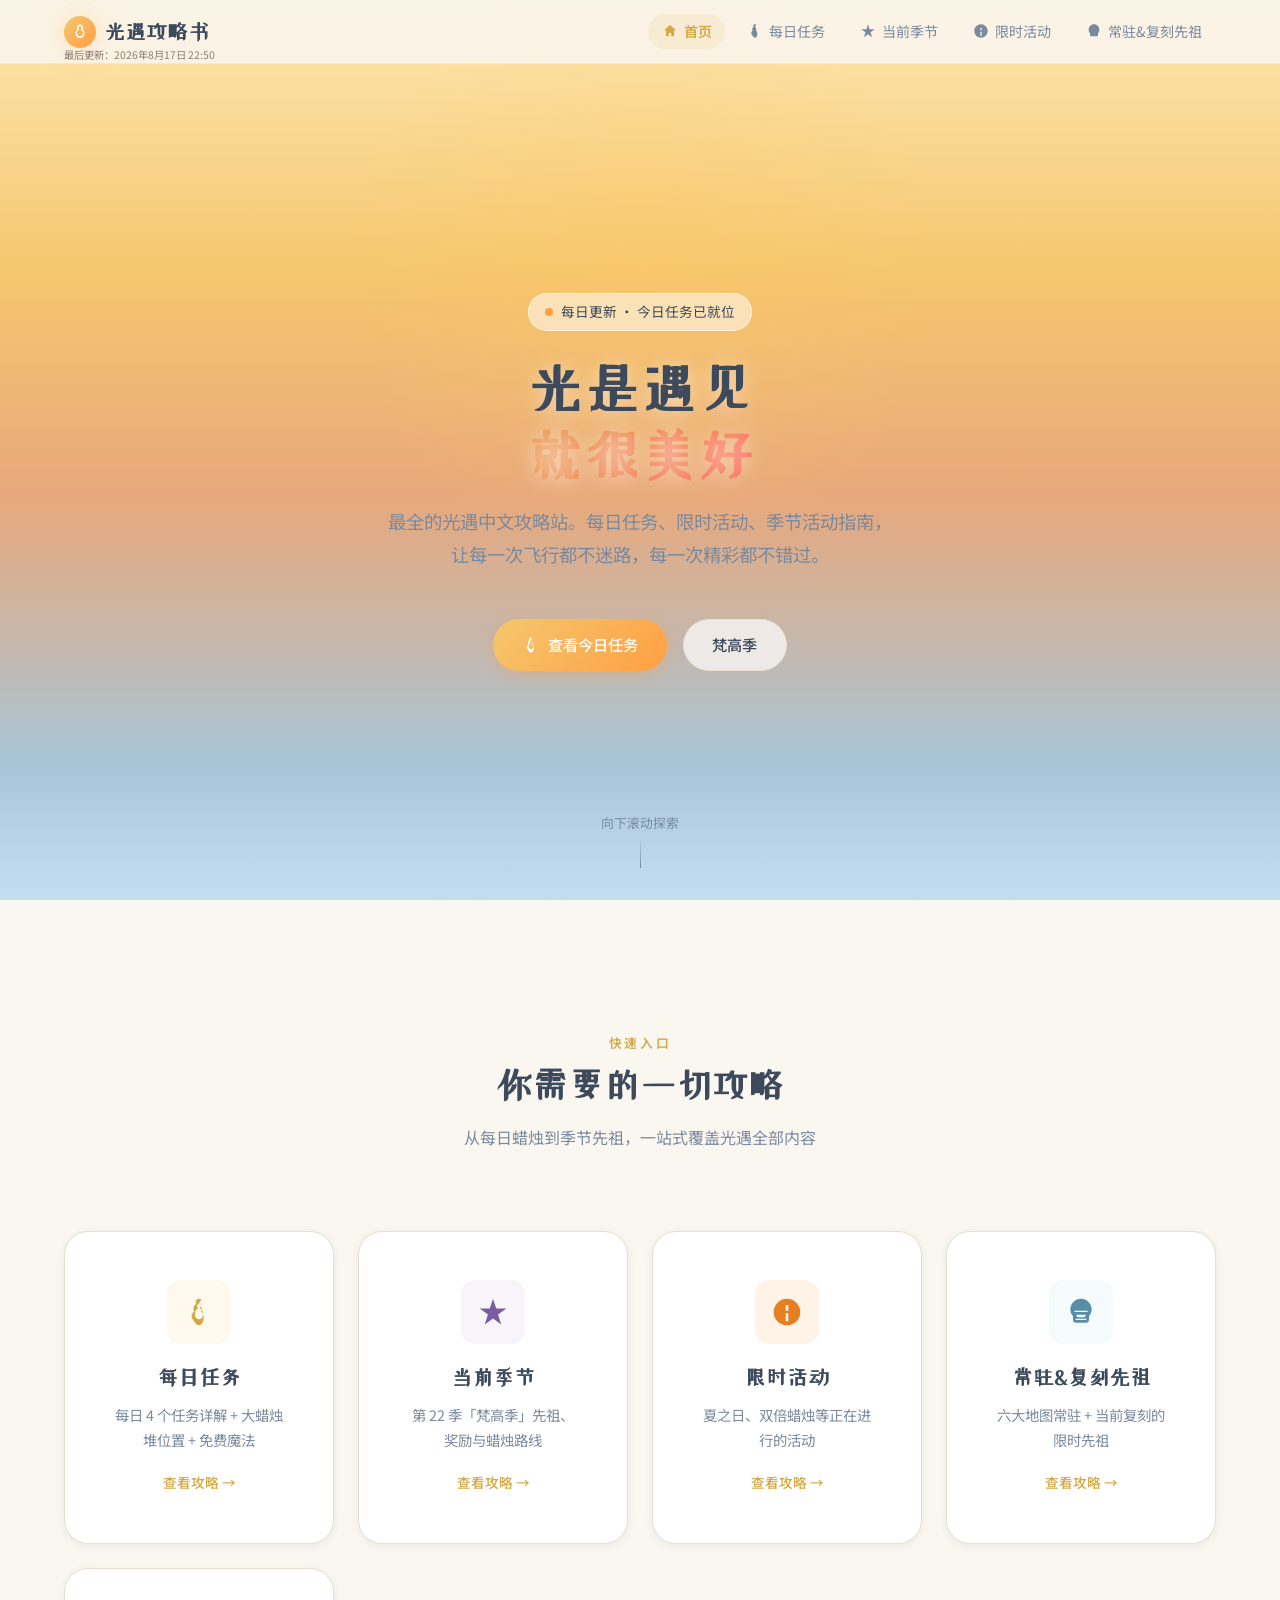
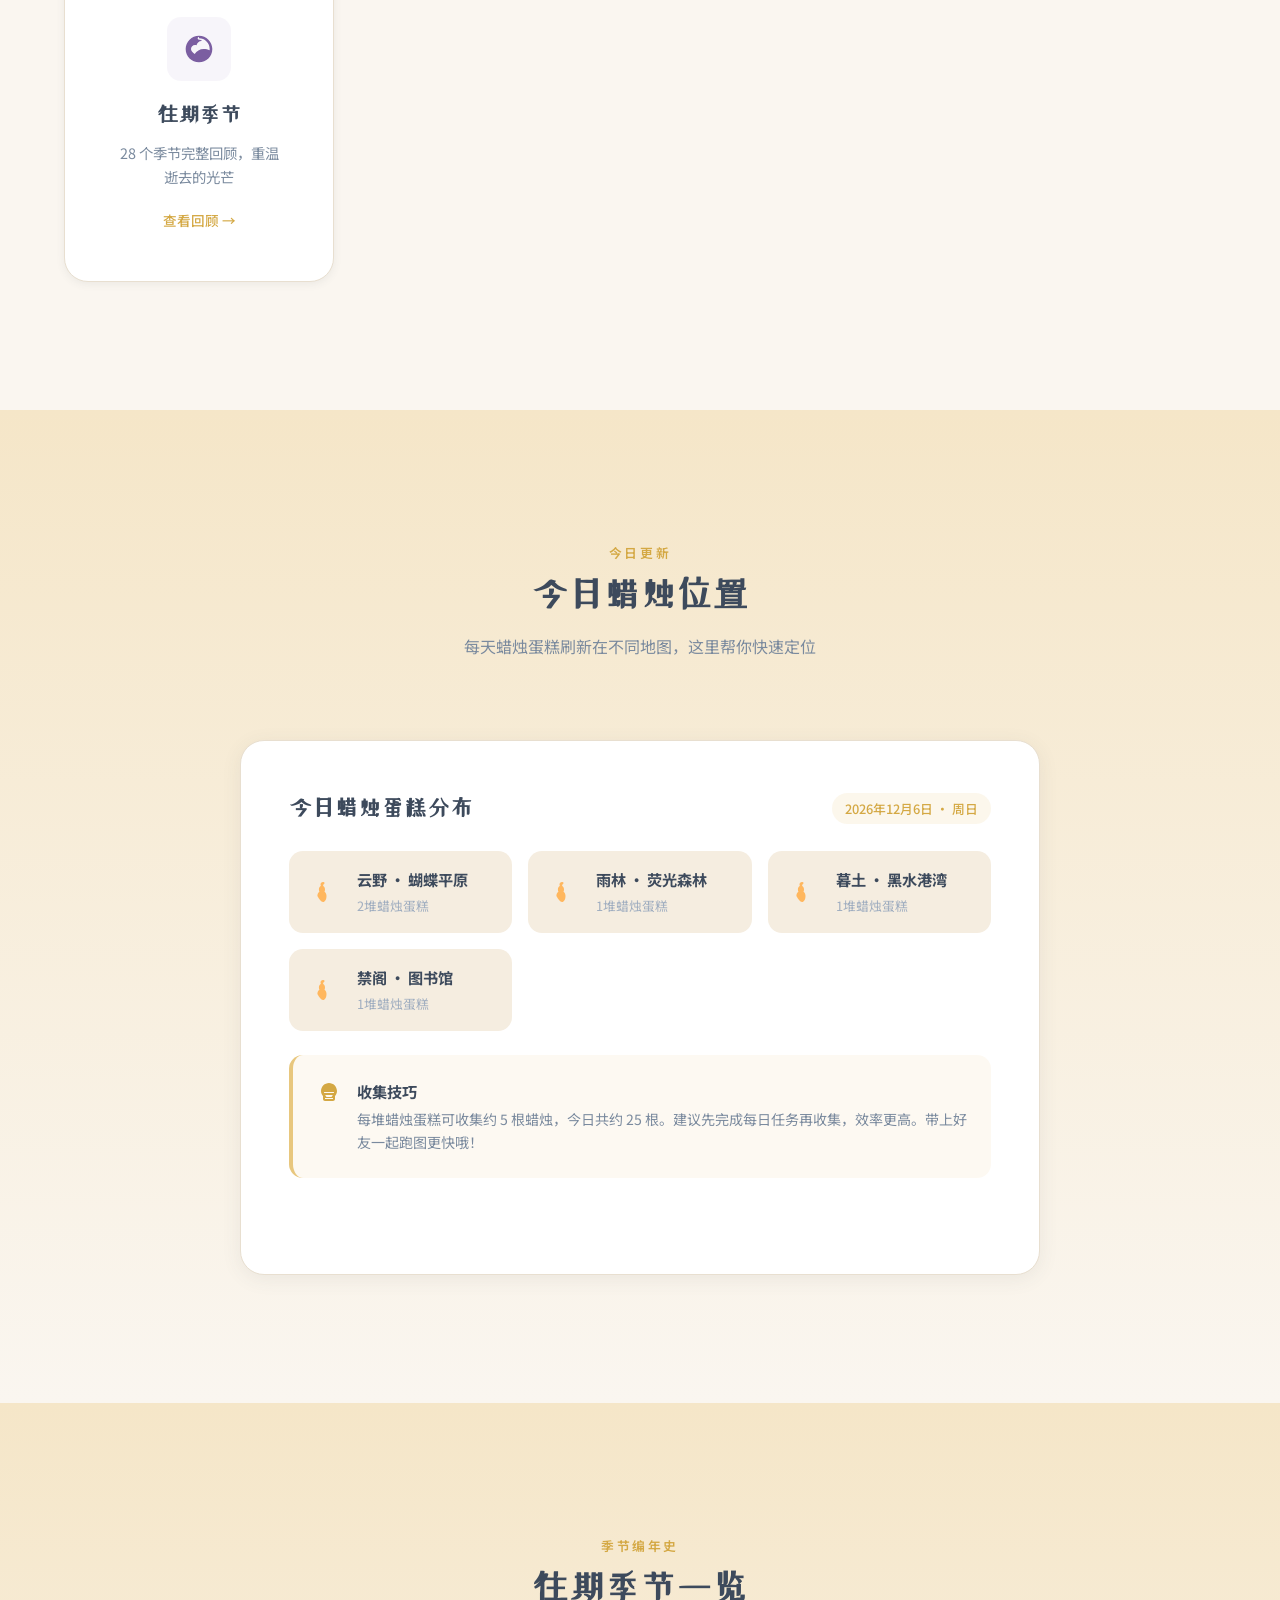
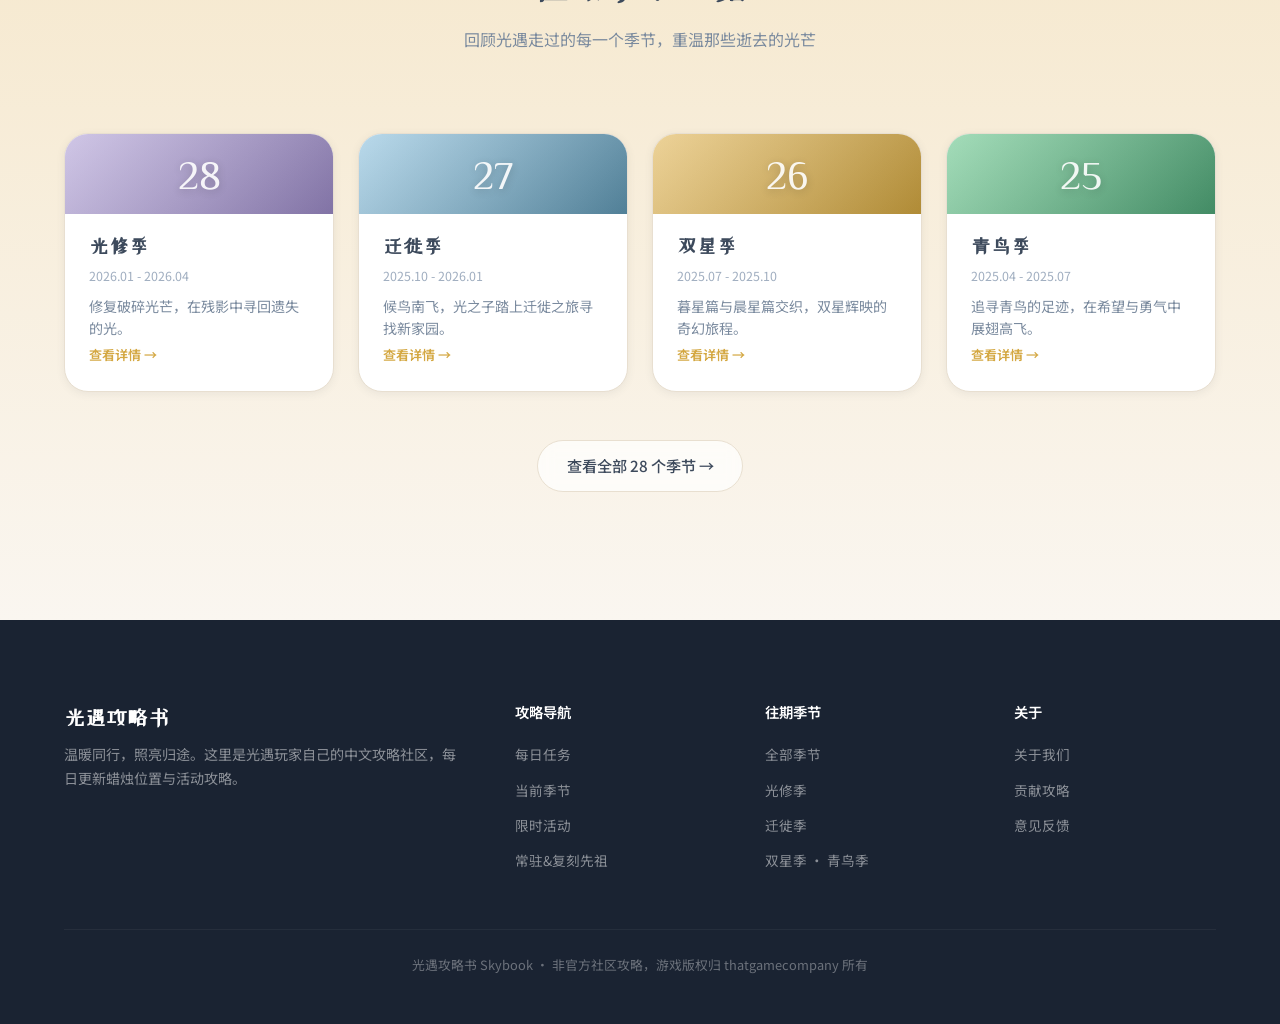
==== commit 836060de: "refactor: 往期季节改为索引页+详情模板页架构 - past-seasons.html 重写为简洁索引页，卡片由 JS 动态生成 - 新增 season-detail.html 模板页，通过 " ====
--- a/index.html
+++ b/index.html
@@ -186,7 +186,7 @@
       <p class="section-subtitle">回顾光遇走过的每一个季节，重温那些逝去的光芒</p>
     </div>
     <div class="season-card-grid">
-      <a href="past-seasons.html" class="season-card reveal" style="text-decoration:none;">
+      <a href="season-detail.html?id=28" class="season-card reveal" style="text-decoration:none;">
         <div class="season-card-banner" style="background: linear-gradient(135deg, #C4B8E0, #9080B8);">
           <span class="season-num">28</span>
         </div>
@@ -194,9 +194,10 @@
           <h3>光修季</h3>
           <p class="season-card-date">2026.01 - 2026.04</p>
           <p>修复破碎光芒，在残影中寻回遗失的光。</p>
-        </div>
-      </a>
-      <a href="past-seasons.html" class="season-card reveal reveal-delay-1" style="text-decoration:none;">
+          <span class="season-card-link">查看详情 →</span>
+        </div>
+      </a>
+      <a href="season-detail.html?id=27" class="season-card reveal reveal-delay-1" style="text-decoration:none;">
         <div class="season-card-banner" style="background: linear-gradient(135deg, #A8D0E6, #5A8EA8);">
           <span class="season-num">27</span>
         </div>
@@ -204,9 +205,10 @@
           <h3>迁徙季</h3>
           <p class="season-card-date">2025.10 - 2026.01</p>
           <p>候鸟南飞，光之子踏上迁徙之旅寻找新家园。</p>
-        </div>
-      </a>
-      <a href="past-seasons.html" class="season-card reveal reveal-delay-2" style="text-decoration:none;">
+          <span class="season-card-link">查看详情 →</span>
+        </div>
+      </a>
+      <a href="season-detail.html?id=26" class="season-card reveal reveal-delay-2" style="text-decoration:none;">
         <div class="season-card-banner" style="background: linear-gradient(135deg, #E8C77E, #C49B3C);">
           <span class="season-num">26</span>
         </div>
@@ -214,9 +216,10 @@
           <h3>双星季</h3>
           <p class="season-card-date">2025.07 - 2025.10</p>
           <p>暮星篇与晨星篇交织，双星辉映的奇幻旅程。</p>
-        </div>
-      </a>
-      <a href="past-seasons.html" class="season-card reveal reveal-delay-3" style="text-decoration:none;">
+          <span class="season-card-link">查看详情 →</span>
+        </div>
+      </a>
+      <a href="season-detail.html?id=25" class="season-card reveal reveal-delay-3" style="text-decoration:none;">
         <div class="season-card-banner" style="background: linear-gradient(135deg, #8DD4A8, #4A9B70);">
           <span class="season-num">25</span>
         </div>
@@ -224,6 +227,7 @@
           <h3>青鸟季</h3>
           <p class="season-card-date">2025.04 - 2025.07</p>
           <p>追寻青鸟的足迹，在希望与勇气中展翅高飞。</p>
+          <span class="season-card-link">查看详情 →</span>
         </div>
       </a>
     </div>
@@ -254,9 +258,9 @@
         <h4>往期季节</h4>
         <ul>
           <li><a href="past-seasons.html">全部季节</a></li>
-          <li><a href="past-seasons.html">光修季</a></li>
-          <li><a href="past-seasons.html">迁徙季</a></li>
-          <li><a href="past-seasons.html">双星季 · 青鸟季</a></li>
+          <li><a href="season-detail.html?id=28">光修季</a></li>
+          <li><a href="season-detail.html?id=27">迁徙季</a></li>
+          <li><a href="season-detail.html?id=26">双星季 · 青鸟季</a></li>
         </ul>
       </div>
       <div class="footer-col">
--- a/css/style.css
+++ b/css/style.css
@@ -1225,6 +1225,258 @@
   line-height: 1.6;
 }
 
+/* 季节卡片作为链接 */
+a.season-card {
+  text-decoration: none;
+  display: block;
+}
+
+.season-card-link {
+  display: inline-block;
+  font-size: 0.82rem;
+  color: var(--color-primary-dark);
+  font-weight: 600;
+  margin-top: var(--space-xs);
+  transition: var(--transition);
+}
+
+a.season-card:hover .season-card-link {
+  transform: translateX(4px);
+}
+
+/* 联动季节标签 */
+.season-collab-tag {
+  position: absolute;
+  top: 8px;
+  right: 8px;
+  z-index: 2;
+  background: rgba(255, 255, 255, 0.85);
+  color: #C0403A;
+  font-size: 0.7rem;
+  font-weight: 700;
+  padding: 2px 8px;
+  border-radius: var(--radius-full);
+  letter-spacing: 0.05em;
+}
+
+/* ============================================
+   季节详情页
+   ============================================ */
+.season-detail-header {
+  padding: var(--space-2xl) 0 var(--space-xl);
+  text-align: center;
+}
+
+.back-link {
+  display: inline-flex;
+  align-items: center;
+  gap: 6px;
+  font-size: 0.85rem;
+  color: var(--color-text-light);
+  text-decoration: none;
+  margin-bottom: var(--space-lg);
+  transition: var(--transition);
+}
+
+.back-link:hover {
+  color: var(--color-primary-dark);
+}
+
+.season-detail-banner {
+  width: 90px;
+  height: 90px;
+  border-radius: var(--radius-full);
+  display: inline-flex;
+  align-items: center;
+  justify-content: center;
+  position: relative;
+  margin-bottom: var(--space-md);
+  box-shadow: var(--shadow-card-hover);
+}
+
+.season-detail-num {
+  font-family: var(--font-heading);
+  font-size: 2.8rem;
+  color: #fff;
+  text-shadow: 0 2px 8px rgba(0, 0, 0, 0.2);
+}
+
+.season-collab-badge {
+  position: absolute;
+  bottom: -6px;
+  left: 50%;
+  transform: translateX(-50%);
+  background: #fff;
+  color: #C0403A;
+  font-size: 0.68rem;
+  font-weight: 700;
+  padding: 2px 10px;
+  border-radius: var(--radius-full);
+  white-space: nowrap;
+  box-shadow: var(--shadow-sm);
+}
+
+.season-detail-header h1 {
+  font-family: var(--font-heading);
+  font-size: 2.2rem;
+  color: var(--color-text);
+  margin-bottom: var(--space-xs);
+}
+
+.season-detail-en {
+  font-size: 0.9rem;
+  color: var(--color-text-muted);
+  font-style: italic;
+  margin-bottom: var(--space-xs);
+}
+
+.season-detail-date {
+  font-size: 0.85rem;
+  color: var(--color-primary-dark);
+  font-weight: 600;
+}
+
+/* 详情区块 */
+.season-detail-block {
+  margin-bottom: var(--space-xl);
+}
+
+.season-detail-h2 {
+  font-family: var(--font-heading);
+  font-size: 1.3rem;
+  color: var(--color-text);
+  margin-bottom: var(--space-sm);
+  padding-bottom: var(--space-xs);
+  border-bottom: 2px solid var(--color-border);
+}
+
+.season-detail-desc {
+  font-size: 1rem;
+  color: var(--color-text);
+  line-height: 1.8;
+  font-weight: 500;
+}
+
+.season-detail-text {
+  font-size: 0.92rem;
+  color: var(--color-text-light);
+  line-height: 1.8;
+}
+
+/* 亮点区域 */
+.season-detail-highlight {
+  display: flex;
+  align-items: flex-start;
+  gap: var(--space-md);
+  padding: var(--space-lg);
+  border-radius: var(--radius-lg);
+  border-left: 4px solid var(--color-primary);
+  margin-bottom: var(--space-xl);
+}
+
+.season-detail-highlight .highlight-icon {
+  width: 28px;
+  height: 28px;
+  fill: var(--color-primary);
+  flex-shrink: 0;
+  margin-top: 2px;
+}
+
+.season-detail-highlight h3 {
+  font-family: var(--font-heading);
+  font-size: 1.05rem;
+  color: var(--color-text);
+  margin-bottom: var(--space-xs);
+}
+
+.season-detail-highlight p {
+  font-size: 0.92rem;
+  color: var(--color-text-light);
+  line-height: 1.7;
+}
+
+/* 先祖/奖励列表 */
+.season-detail-list {
+  list-style: none;
+  padding: 0;
+}
+
+.season-detail-list li {
+  position: relative;
+  padding-left: 24px;
+  margin-bottom: var(--space-sm);
+  font-size: 0.92rem;
+  color: var(--color-text-light);
+  line-height: 1.6;
+}
+
+.season-detail-list li::before {
+  content: '';
+  position: absolute;
+  left: 4px;
+  top: 8px;
+  width: 6px;
+  height: 6px;
+  border-radius: 50%;
+  background: var(--color-primary);
+}
+
+/* 上一季/下一季导航 */
+.season-nav {
+  display: flex;
+  justify-content: space-between;
+  gap: var(--space-md);
+  margin-top: var(--space-2xl);
+  padding-top: var(--space-xl);
+  border-top: 2px solid var(--color-border);
+}
+
+.season-nav-btn {
+  flex: 1;
+  display: flex;
+  flex-direction: column;
+  align-items: center;
+  gap: 4px;
+  padding: var(--space-md) var(--space-lg);
+  border-radius: var(--radius-lg);
+  background: var(--color-card);
+  border: 1px solid var(--color-border);
+  text-decoration: none;
+  transition: var(--transition);
+}
+
+.season-nav-btn:hover:not(.disabled) {
+  border-color: var(--color-primary);
+  transform: translateY(-3px);
+  box-shadow: var(--shadow-sm);
+}
+
+.season-nav-btn.disabled {
+  opacity: 0.4;
+  cursor: default;
+}
+
+.season-nav-btn.next {
+  text-align: right;
+}
+
+.season-nav-label {
+  font-size: 0.75rem;
+  color: var(--color-text-muted);
+}
+
+.season-nav-name {
+  font-size: 0.95rem;
+  color: var(--color-text);
+  font-weight: 600;
+}
+
+@media (max-width: 600px) {
+  .season-nav {
+    flex-direction: column;
+  }
+}
+
 /* ============================================
    提示框
    ============================================ */
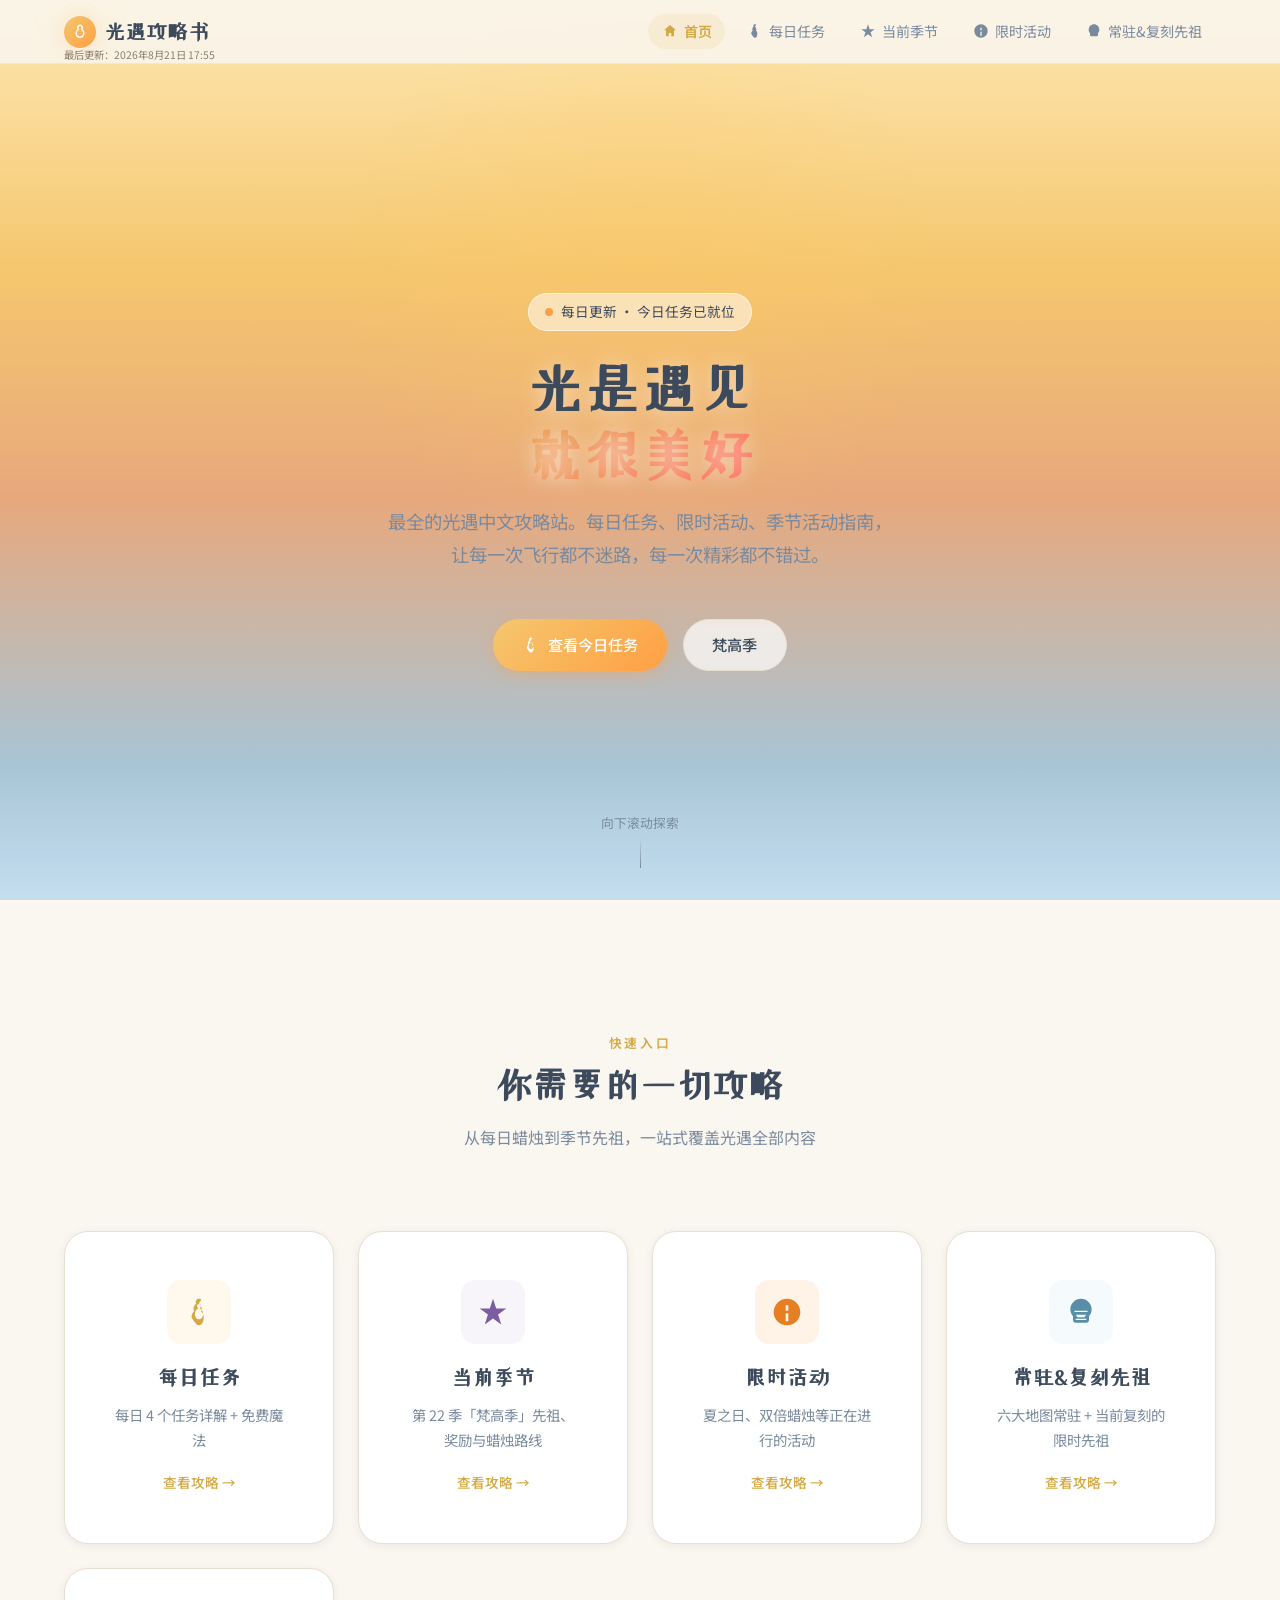
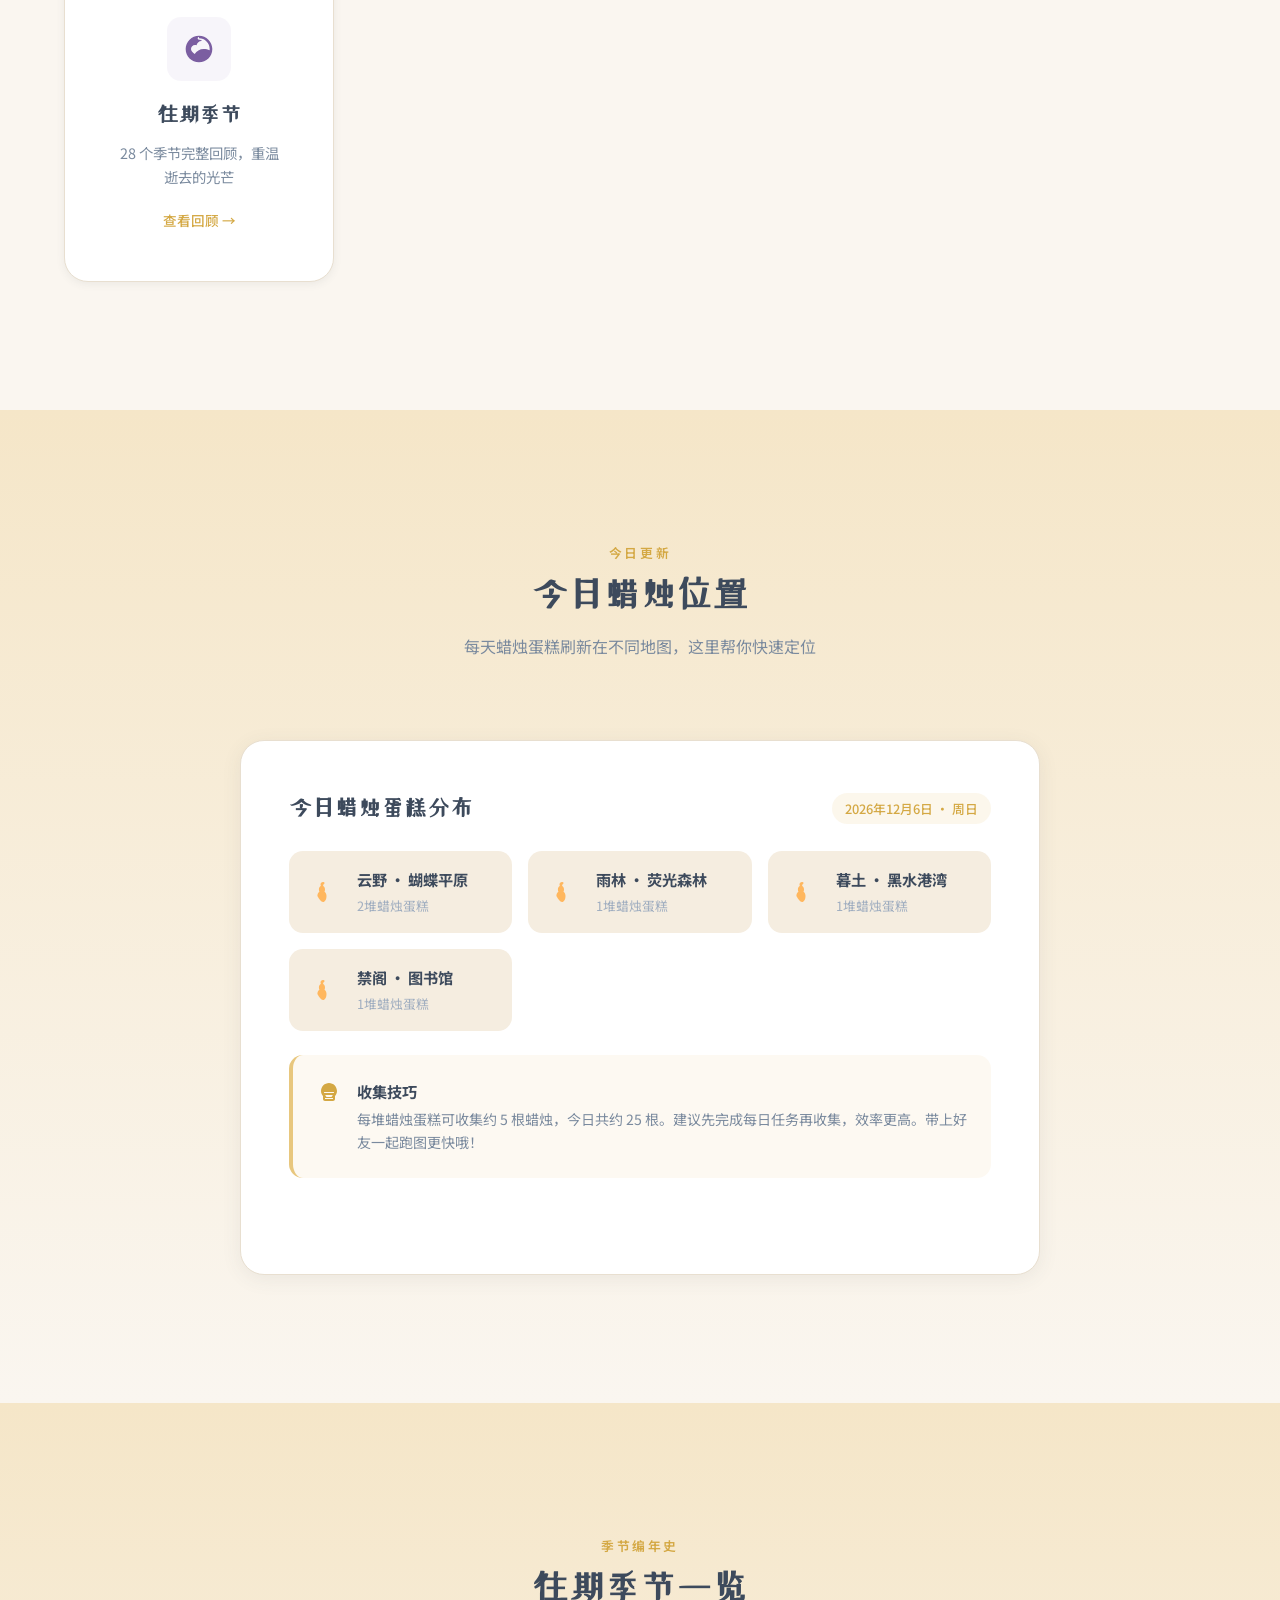
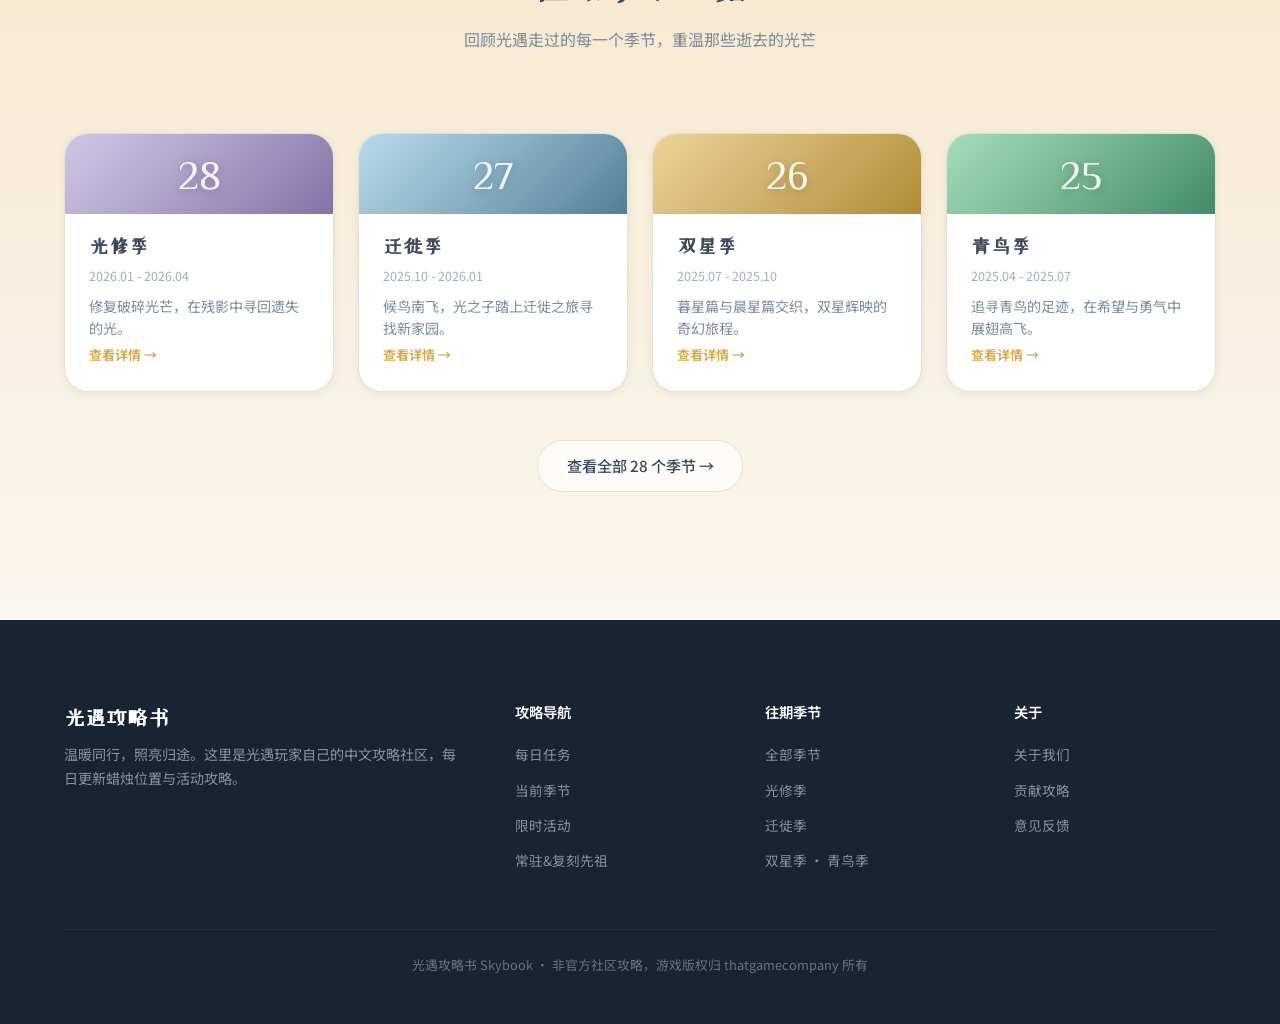
==== commit af65a836: "style: 删除每日任务页「大蜡烛堆」模块，首页入口描述同步更新" ====
--- a/index.html
+++ b/index.html
@@ -76,7 +76,7 @@
           <svg viewBox="0 0 24 24"><path d="M12 2c-1.5 0-2.5 1-2.5 2.5 0 .5.2 1 .4 1.3-1.2.8-2 2.2-2 3.7 0 .8.2 1.5.5 2.2-1.3 1-2 2.5-2 4.3C8.5 19.5 10 22 12 22s3.5-2.5 3.5-6c0-1.8-.7-3.3-2-4.3.3-.7.5-1.4.5-2.2 0-1.5-.8-2.9-2-3.7.3-.4.4-.9.4-1.3C14.5 3 13.5 2 12 2zm0 4c.8 0 1.5.7 1.5 1.5 0 .4-.1.7-.4 1l-.6.7.7.6c1.1.7 1.8 1.9 1.8 3.7 0 2.2-1 4-3 4s-3-1.8-3-4c0-1.8.7-3 1.8-3.7l.7-.6-.6-.7c-.3-.3-.4-.6-.4-1C10.5 6.7 11.2 6 12 6z"/></svg>
         </div>
         <h3>每日任务</h3>
-        <p>每日 4 个任务详解 + 大蜡烛堆位置 + 免费魔法</p>
+        <p>每日 4 个任务详解 + 免费魔法</p>
         <span class="card-link">查看攻略 →</span>
       </a>
       <a href="current-season.html" class="quick-card reveal reveal-delay-1" style="--card-gradient: linear-gradient(90deg, #B8A8D4, #8B5A9E); --card-bg-tint: rgba(184, 168, 212, 0.12); --card-icon-color: #7B5EA1;">
--- a/css/style.css
+++ b/css/style.css
@@ -825,8 +825,8 @@
    ============================================ */
 .guide-grid {
   display: grid;
-  grid-template-columns: repeat(auto-fill, minmax(320px, 1fr));
-  gap: var(--space-lg);
+  grid-template-columns: repeat(auto-fill, minmax(250px, 1fr));
+  gap: var(--space-md);
 }
 
 .guide-card {
@@ -844,7 +844,7 @@
 }
 
 .guide-card .card-banner {
-  height: 120px;
+  height: 90px;
   background: var(--card-banner-color, var(--map-dawn));
   display: flex;
   align-items: center;
@@ -860,20 +860,20 @@
 }
 
 .guide-card .card-banner .banner-icon {
-  width: 48px; height: 48px;
+  width: 40px; height: 40px;
   fill: rgba(255, 255, 255, 0.8);
   z-index: 1;
 }
 
 .guide-card .card-body {
-  padding: var(--space-lg);
+  padding: var(--space-md);
 }
 
 .guide-card .card-body h3 {
   font-family: var(--font-heading);
-  font-size: 1.2rem;
-  color: var(--color-text);
-  margin-bottom: var(--space-sm);
+  font-size: 1.05rem;
+  color: var(--color-text);
+  margin-bottom: var(--space-xs);
 }
 
 .guide-card .card-body .card-meta {
@@ -916,14 +916,14 @@
    ============================================ */
 .spirit-grid {
   display: grid;
-  grid-template-columns: repeat(auto-fill, minmax(300px, 1fr));
-  gap: var(--space-lg);
+  grid-template-columns: repeat(auto-fill, minmax(250px, 1fr));
+  gap: var(--space-md);
 }
 
 .spirit-card {
   background: var(--color-card);
   border-radius: var(--radius-lg);
-  padding: var(--space-lg);
+  padding: var(--space-md);
   box-shadow: var(--shadow-sm);
   border: 1px solid var(--color-border);
   transition: var(--transition);
@@ -939,12 +939,12 @@
 .spirit-card .spirit-header {
   display: flex;
   align-items: center;
-  gap: var(--space-md);
-  margin-bottom: var(--space-md);
+  gap: var(--space-sm);
+  margin-bottom: var(--space-sm);
 }
 
 .spirit-avatar {
-  width: 56px; height: 56px;
+  width: 48px; height: 48px;
   border-radius: var(--radius-md);
   display: flex;
   align-items: center;
@@ -954,25 +954,25 @@
 }
 
 .spirit-avatar svg {
-  width: 28px; height: 28px;
+  width: 24px; height: 24px;
   fill: var(--color-primary-dark);
 }
 
 .spirit-card h3 {
   font-family: var(--font-heading);
-  font-size: 1.15rem;
+  font-size: 1.05rem;
   color: var(--color-text);
 }
 
 .spirit-card .spirit-type {
-  font-size: 0.8rem;
+  font-size: 0.75rem;
   color: var(--color-text-muted);
 }
 
 .spirit-card .spirit-desc {
-  font-size: 0.88rem;
+  font-size: 0.82rem;
   color: var(--color-text-light);
-  margin-bottom: var(--space-md);
+  margin-bottom: var(--space-sm);
   line-height: 1.6;
 }
 
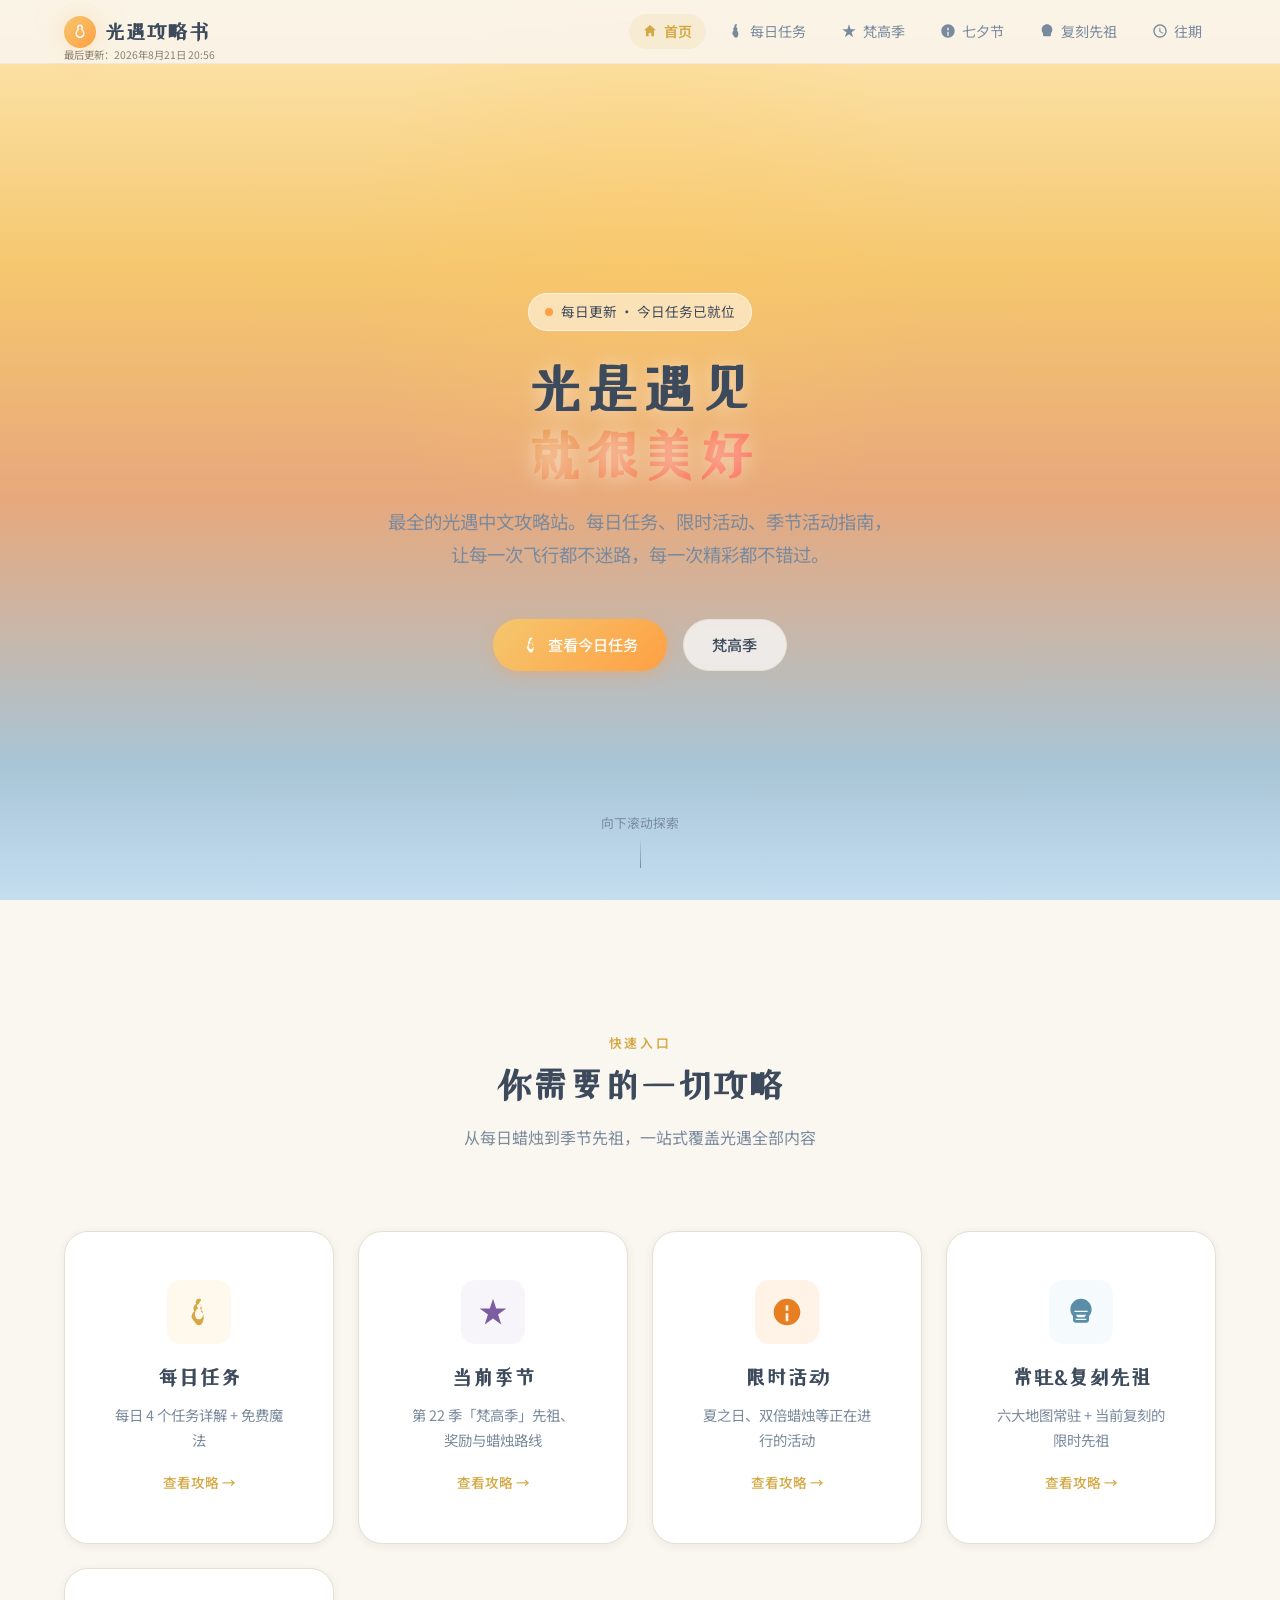
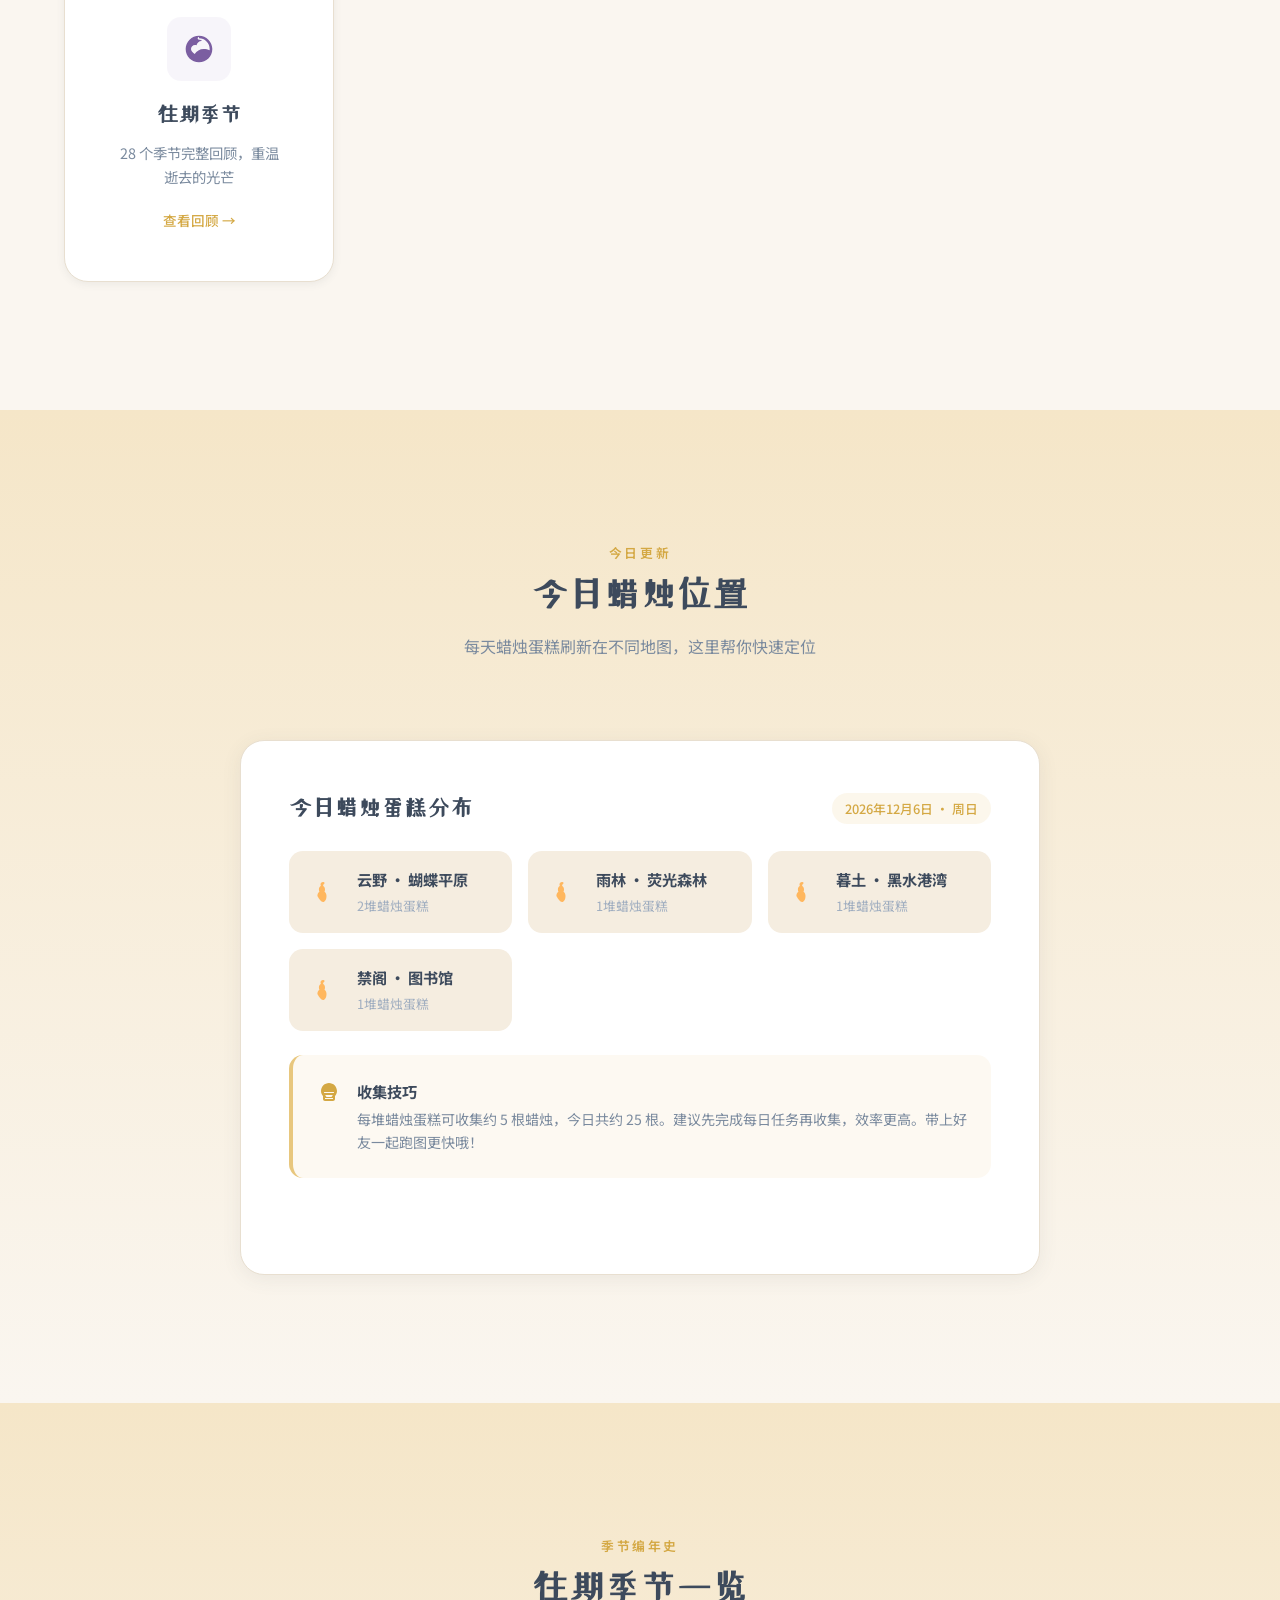
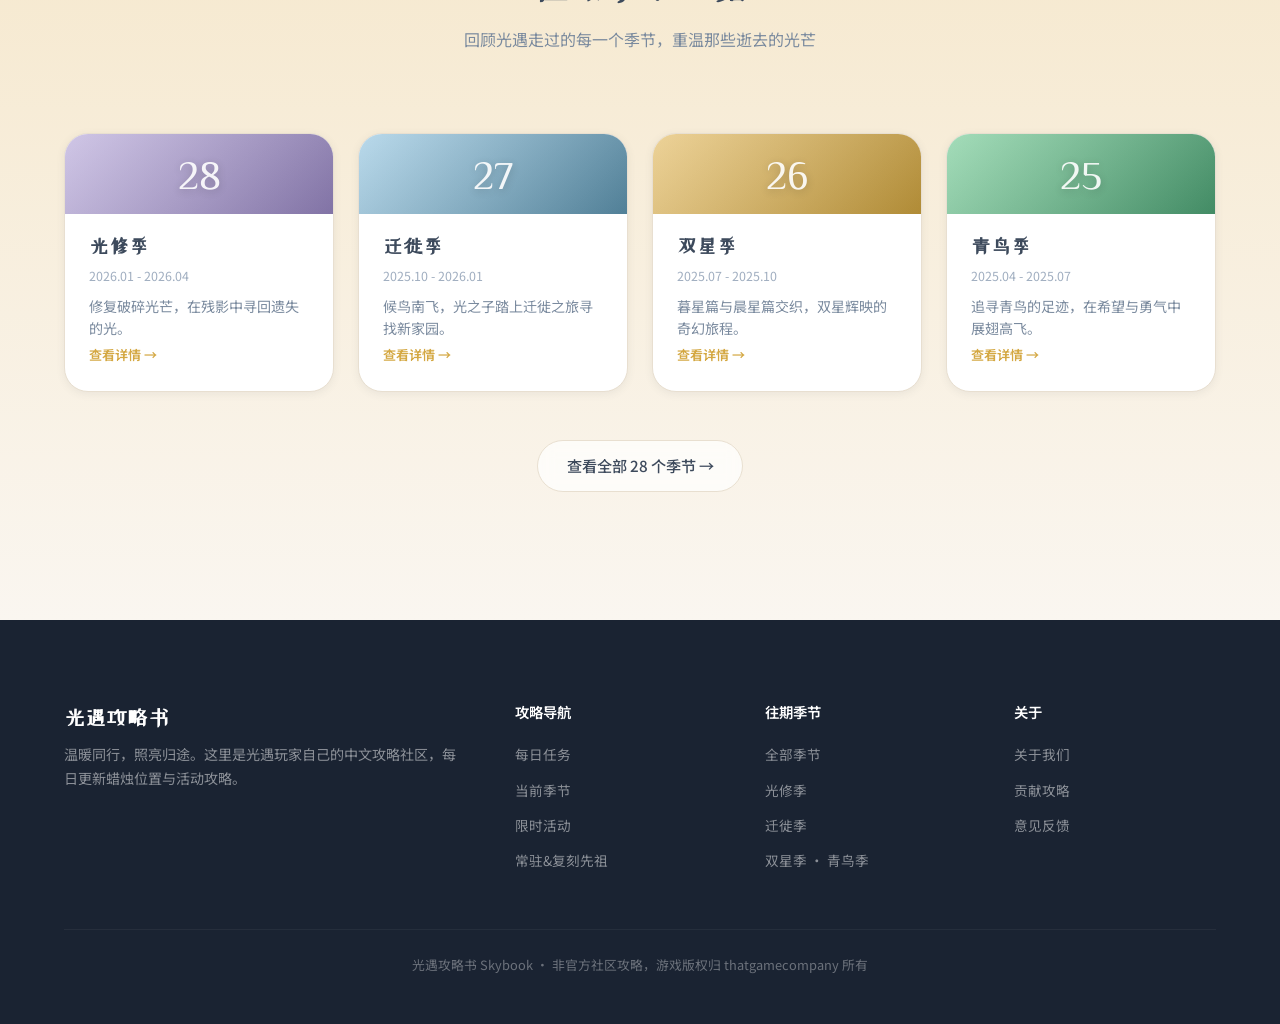
==== commit 88bde4b9: "refactor: 全站导航栏重构——当前季节改为梵高季、限时活动改为七夕节、新增复刻先祖、常驻&复刻先祖改为往期，同步更新所有页面导航" ====
--- a/index.html
+++ b/index.html
@@ -25,9 +25,10 @@
     <ul class="nav-links" id="navLinks">
       <li><a href="index.html" class="active"><svg class="nav-icon" viewBox="0 0 24 24"><path d="M12 3l-9 8h3v9h4v-5h4v5h4v-9h3z"/></svg>首页</a></li>
       <li><a href="candles.html"><svg class="nav-icon" viewBox="0 0 24 24"><path d="M12 2c-1.5 0-2.5 1-2.5 2.5 0 .5.2 1 .4 1.3-1.2.8-2 2.2-2 3.7 0 .8.2 1.5.5 2.2-1.3 1-2 2.5-2 4.3C8.5 19.5 10 22 12 22s3.5-2.5 3.5-6c0-1.8-.7-3.3-2-4.3.3-.7.5-1.4.5-2.2 0-1.5-.8-2.9-2-3.7.3-.4.4-.9.4-1.3C14.5 3 13.5 2 12 2z"/></svg>每日任务</a></li>
-      <li><a href="current-season.html"><svg class="nav-icon" viewBox="0 0 24 24"><path d="M12 2l2.4 7.4H22l-6.2 4.5 2.4 7.4L12 16.8l-6.2 4.5 2.4-7.4L2 9.4h7.6L12 2z"/></svg>当前季节</a></li>
-      <li><a href="events.html"><svg class="nav-icon" viewBox="0 0 24 24"><path d="M12 2C6.48 2 2 6.48 2 12s4.48 10 10 10 10-4.48 10-10S17.52 2 12 2zm1 17h-2v-6h2v6zm0-8h-2V7h2v4z"/></svg>限时活动</a></li>
-      <li><a href="spirits.html"><svg class="nav-icon" viewBox="0 0 24 24"><path d="M12 2C7.6 2 4 5.6 4 10c0 2 .8 3.8 2 5.1V18c0 1.1.9 2 2 2h8c1.1 0 2-.9 2-2v-2.9c1.2-1.3 2-3.1 2-5.1 0-4.4-3.6-8-8-8z"/></svg>常驻&复刻先祖</a></li>
+      <li><a href="current-season.html"><svg class="nav-icon" viewBox="0 0 24 24"><path d="M12 2l2.4 7.4H22l-6.2 4.5 2.4 7.4L12 16.8l-6.2 4.5 2.4-7.4L2 9.4h7.6L12 2z"/></svg>梵高季</a></li>
+      <li><a href="events.html"><svg class="nav-icon" viewBox="0 0 24 24"><path d="M12 2C6.48 2 2 6.48 2 12s4.48 10 10 10 10-4.48 10-10S17.52 2 12 2zm1 17h-2v-6h2v6zm0-8h-2V7h2v4z"/></svg>七夕节</a></li>
+      <li><a href="spirits.html"><svg class="nav-icon" viewBox="0 0 24 24"><path d="M12 2C7.6 2 4 5.6 4 10c0 2 .8 3.8 2 5.1V18c0 1.1.9 2 2 2h8c1.1 0 2-.9 2-2v-2.9c1.2-1.3 2-3.1 2-5.1 0-4.4-3.6-8-8-8z"/></svg>复刻先祖</a></li>
+      <li><a href="past-seasons.html"><svg class="nav-icon" viewBox="0 0 24 24"><path d="M11.99 2C6.47 2 2 6.48 2 12s4.47 10 9.99 10C17.52 22 22 17.52 22 12S17.52 2 11.99 2zM12 20c-4.42 0-8-3.58-8-8s3.58-8 8-8 8 3.58 8 8-3.58 8-8 8zm.5-13H11v6l5.25 3.15.75-1.23-4.5-2.67z"/></svg>往期</a></li>
     </ul>
     <div class="nav-toggle" id="navToggle">
       <span></span><span></span><span></span>
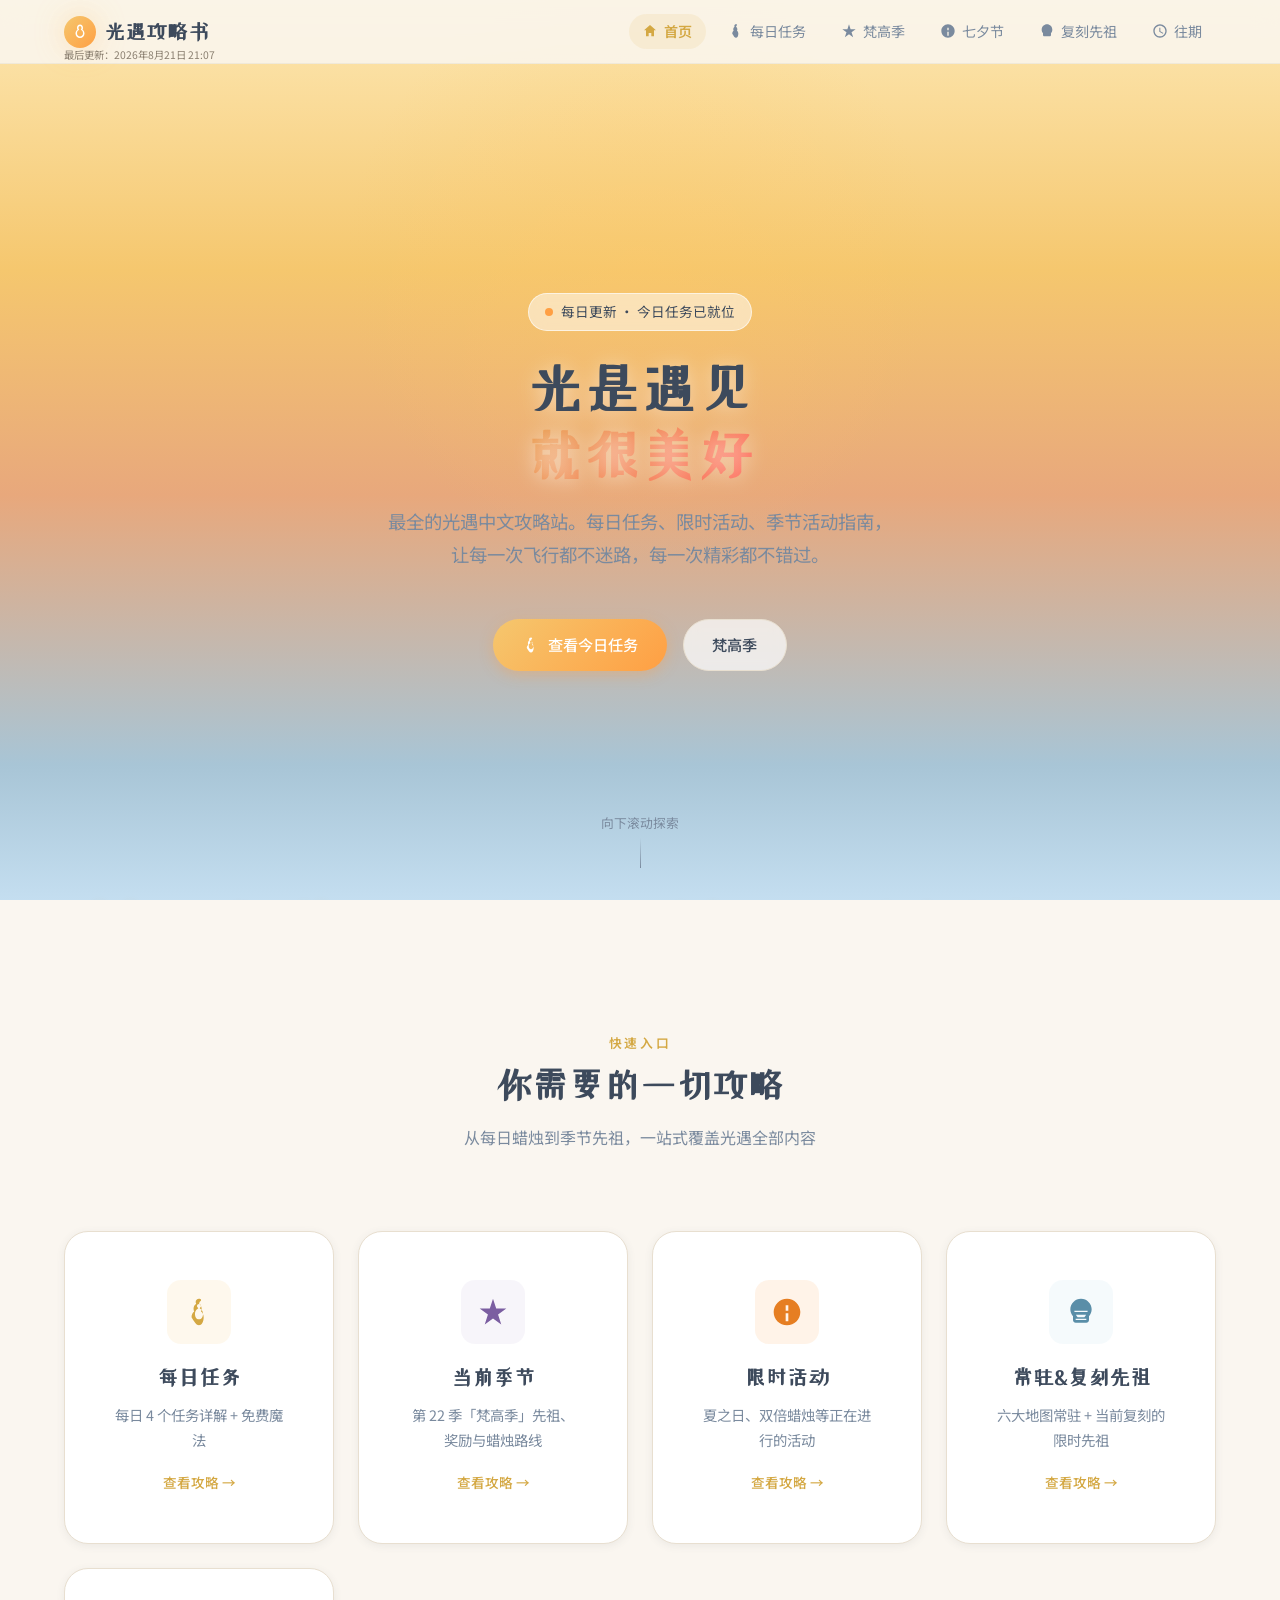
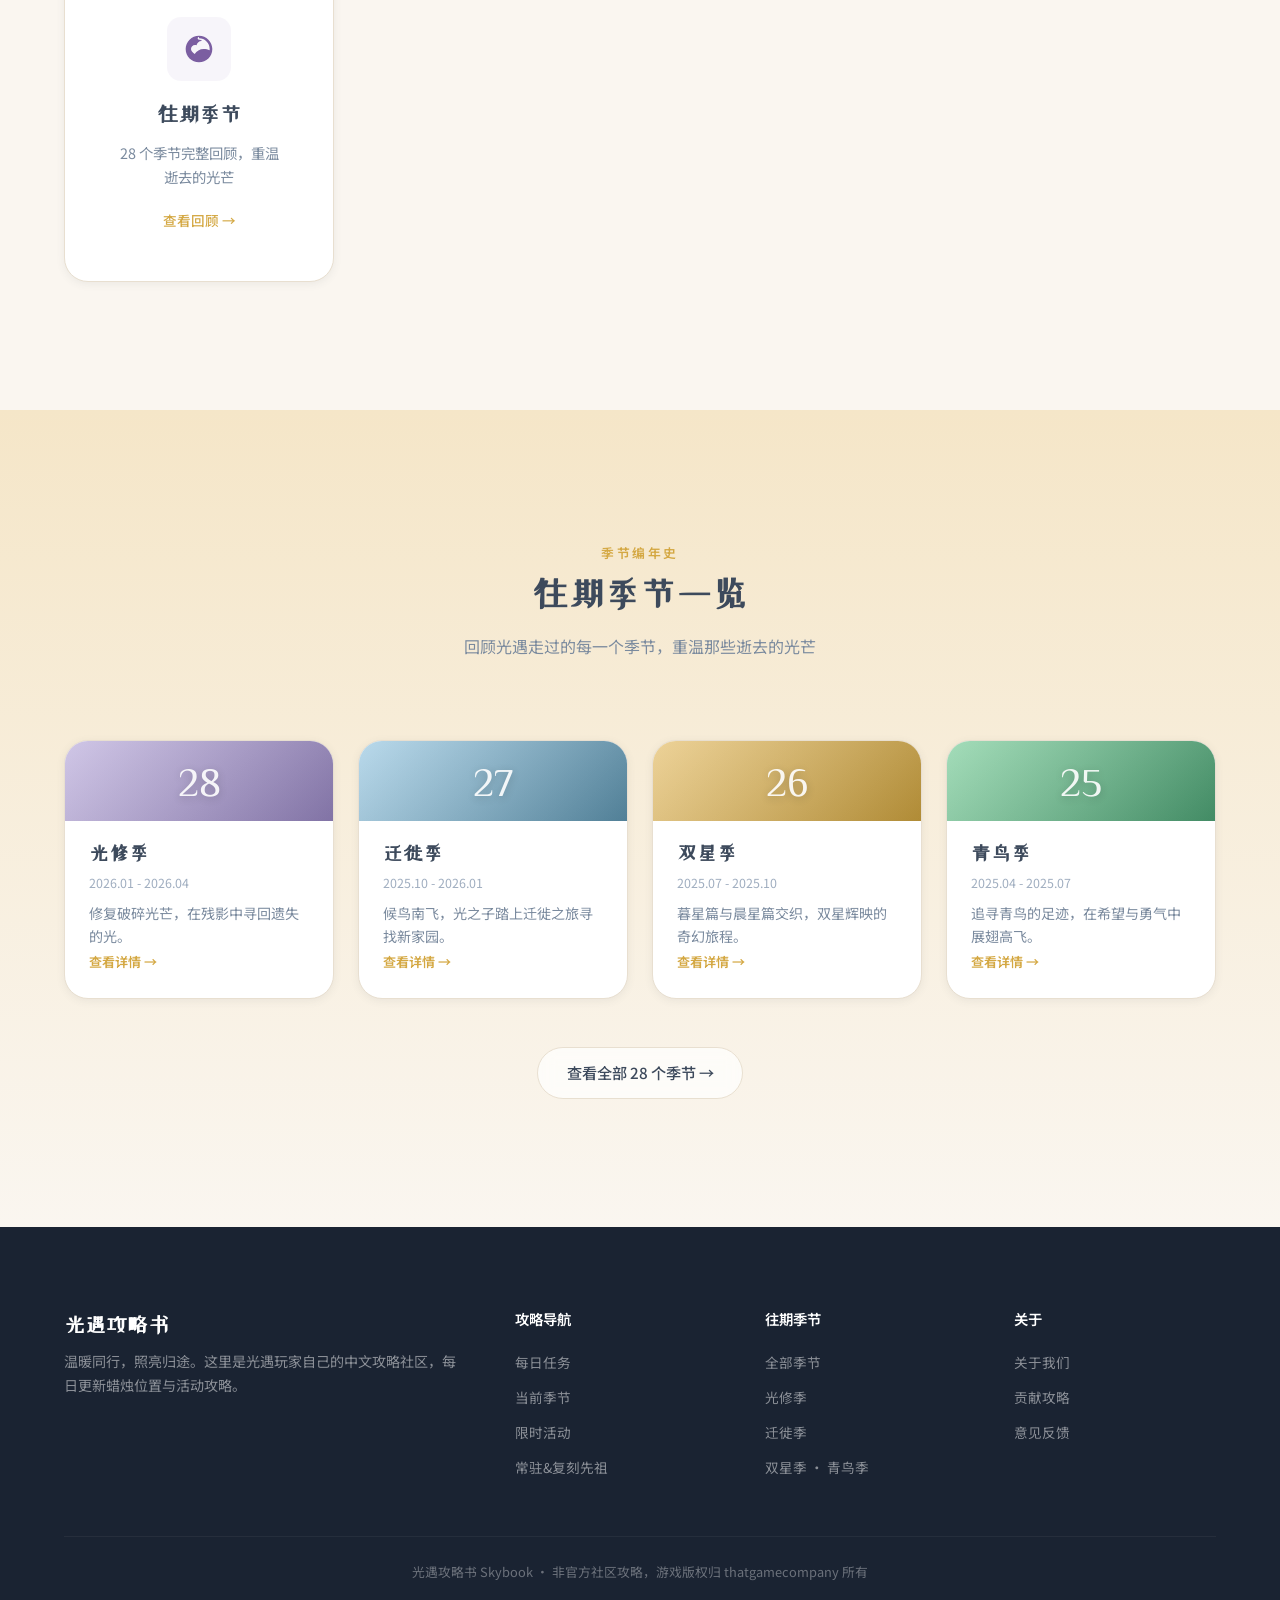
==== commit a0cfe8fa: "style: 删除首页今日蜡烛位置模块" ====
--- a/index.html
+++ b/index.html
@@ -116,68 +116,6 @@
   </div>
 </section>
 
-<!-- 每日蜡烛概览 -->
-<section class="section daily-candle-section">
-  <div class="container">
-    <div class="section-header reveal">
-      <span class="section-eyebrow">今日更新</span>
-      <h2 class="section-title">今日蜡烛位置</h2>
-      <p class="section-subtitle">每天蜡烛蛋糕刷新在不同地图，这里帮你快速定位</p>
-    </div>
-    <div class="daily-candle-card reveal">
-      <div class="daily-candle-header">
-        <h3>今日蜡烛蛋糕分布</h3>
-        <span class="date-badge" id="todayDate">加载中...</span>
-      </div>
-      <div class="candle-locations">
-        <div class="candle-loc-item">
-          <div class="candle-icon">
-            <svg viewBox="0 0 24 24"><path fill="#FFB75E" d="M12 2c-1.5 0-2.5 1-2.5 2.5 0 .5.2 1 .4 1.3-1.2.8-2 2.2-2 3.7 0 .8.2 1.5.5 2.2-1.3 1-2 2.5-2 4.3C8.5 19.5 10 22 12 22s3.5-2.5 3.5-6c0-1.8-.7-3.3-2-4.3.3-.7.5-1.4.5-2.2 0-1.5-.8-2.9-2-3.7.3-.4.4-.9.4-1.3C14.5 3 13.5 2 12 2z"/></svg>
-          </div>
-          <div class="loc-info">
-            <h4>云野 · 蝴蝶平原</h4>
-            <p>2堆蜡烛蛋糕</p>
-          </div>
-        </div>
-        <div class="candle-loc-item">
-          <div class="candle-icon">
-            <svg viewBox="0 0 24 24"><path fill="#FFB75E" d="M12 2c-1.5 0-2.5 1-2.5 2.5 0 .5.2 1 .4 1.3-1.2.8-2 2.2-2 3.7 0 .8.2 1.5.5 2.2-1.3 1-2 2.5-2 4.3C8.5 19.5 10 22 12 22s3.5-2.5 3.5-6c0-1.8-.7-3.3-2-4.3.3-.7.5-1.4.5-2.2 0-1.5-.8-2.9-2-3.7.3-.4.4-.9.4-1.3C14.5 3 13.5 2 12 2z"/></svg>
-          </div>
-          <div class="loc-info">
-            <h4>雨林 · 荧光森林</h4>
-            <p>1堆蜡烛蛋糕</p>
-          </div>
-        </div>
-        <div class="candle-loc-item">
-          <div class="candle-icon">
-            <svg viewBox="0 0 24 24"><path fill="#FFB75E" d="M12 2c-1.5 0-2.5 1-2.5 2.5 0 .5.2 1 .4 1.3-1.2.8-2 2.2-2 3.7 0 .8.2 1.5.5 2.2-1.3 1-2 2.5-2 4.3C8.5 19.5 10 22 12 22s3.5-2.5 3.5-6c0-1.8-.7-3.3-2-4.3.3-.7.5-1.4.5-2.2 0-1.5-.8-2.9-2-3.7.3-.4.4-.9.4-1.3C14.5 3 13.5 2 12 2z"/></svg>
-          </div>
-          <div class="loc-info">
-            <h4>暮土 · 黑水港湾</h4>
-            <p>1堆蜡烛蛋糕</p>
-          </div>
-        </div>
-        <div class="candle-loc-item">
-          <div class="candle-icon">
-            <svg viewBox="0 0 24 24"><path fill="#FFB75E" d="M12 2c-1.5 0-2.5 1-2.5 2.5 0 .5.2 1 .4 1.3-1.2.8-2 2.2-2 3.7 0 .8.2 1.5.5 2.2-1.3 1-2 2.5-2 4.3C8.5 19.5 10 22 12 22s3.5-2.5 3.5-6c0-1.8-.7-3.3-2-4.3.3-.7.5-1.4.5-2.2 0-1.5-.8-2.9-2-3.7.3-.4.4-.9.4-1.3C14.5 3 13.5 2 12 2z"/></svg>
-          </div>
-          <div class="loc-info">
-            <h4>禁阁 · 图书馆</h4>
-            <p>1堆蜡烛蛋糕</p>
-          </div>
-        </div>
-      </div>
-      <div class="tip-box" style="margin-top: var(--space-lg);">
-        <svg class="tip-icon" viewBox="0 0 24 24"><path d="M12 2C7.6 2 4 5.6 4 10c0 2 .8 3.8 2 5.1V18c0 1.1.9 2 2 2h8c1.1 0 2-.9 2-2v-2.9c1.2-1.3 2-3.1 2-5.1 0-4.4-3.6-8-8-8zm-4 16v-1h8v1H8zm6.5-2h-5c-.6-.7-1-1.4-1.3-2h7.6c-.3.6-.7 1.3-1.3 2zm2.3-4H7.2c-.1-.3-.2-.7-.2-1h10c0 .3-.1.7-.2 1z"/></svg>
-        <div class="tip-content">
-          <h4>收集技巧</h4>
-          <p>每堆蜡烛蛋糕可收集约 5 根蜡烛，今日共约 25 根。建议先完成每日任务再收集，效率更高。带上好友一起跑图更快哦！</p>
-        </div>
-      </div>
-    </div>
-  </div>
-</section>
-
 <!-- 往期季节一览 -->
 <section class="section" style="background: var(--gradient-sky-soft);">
   <div class="container">
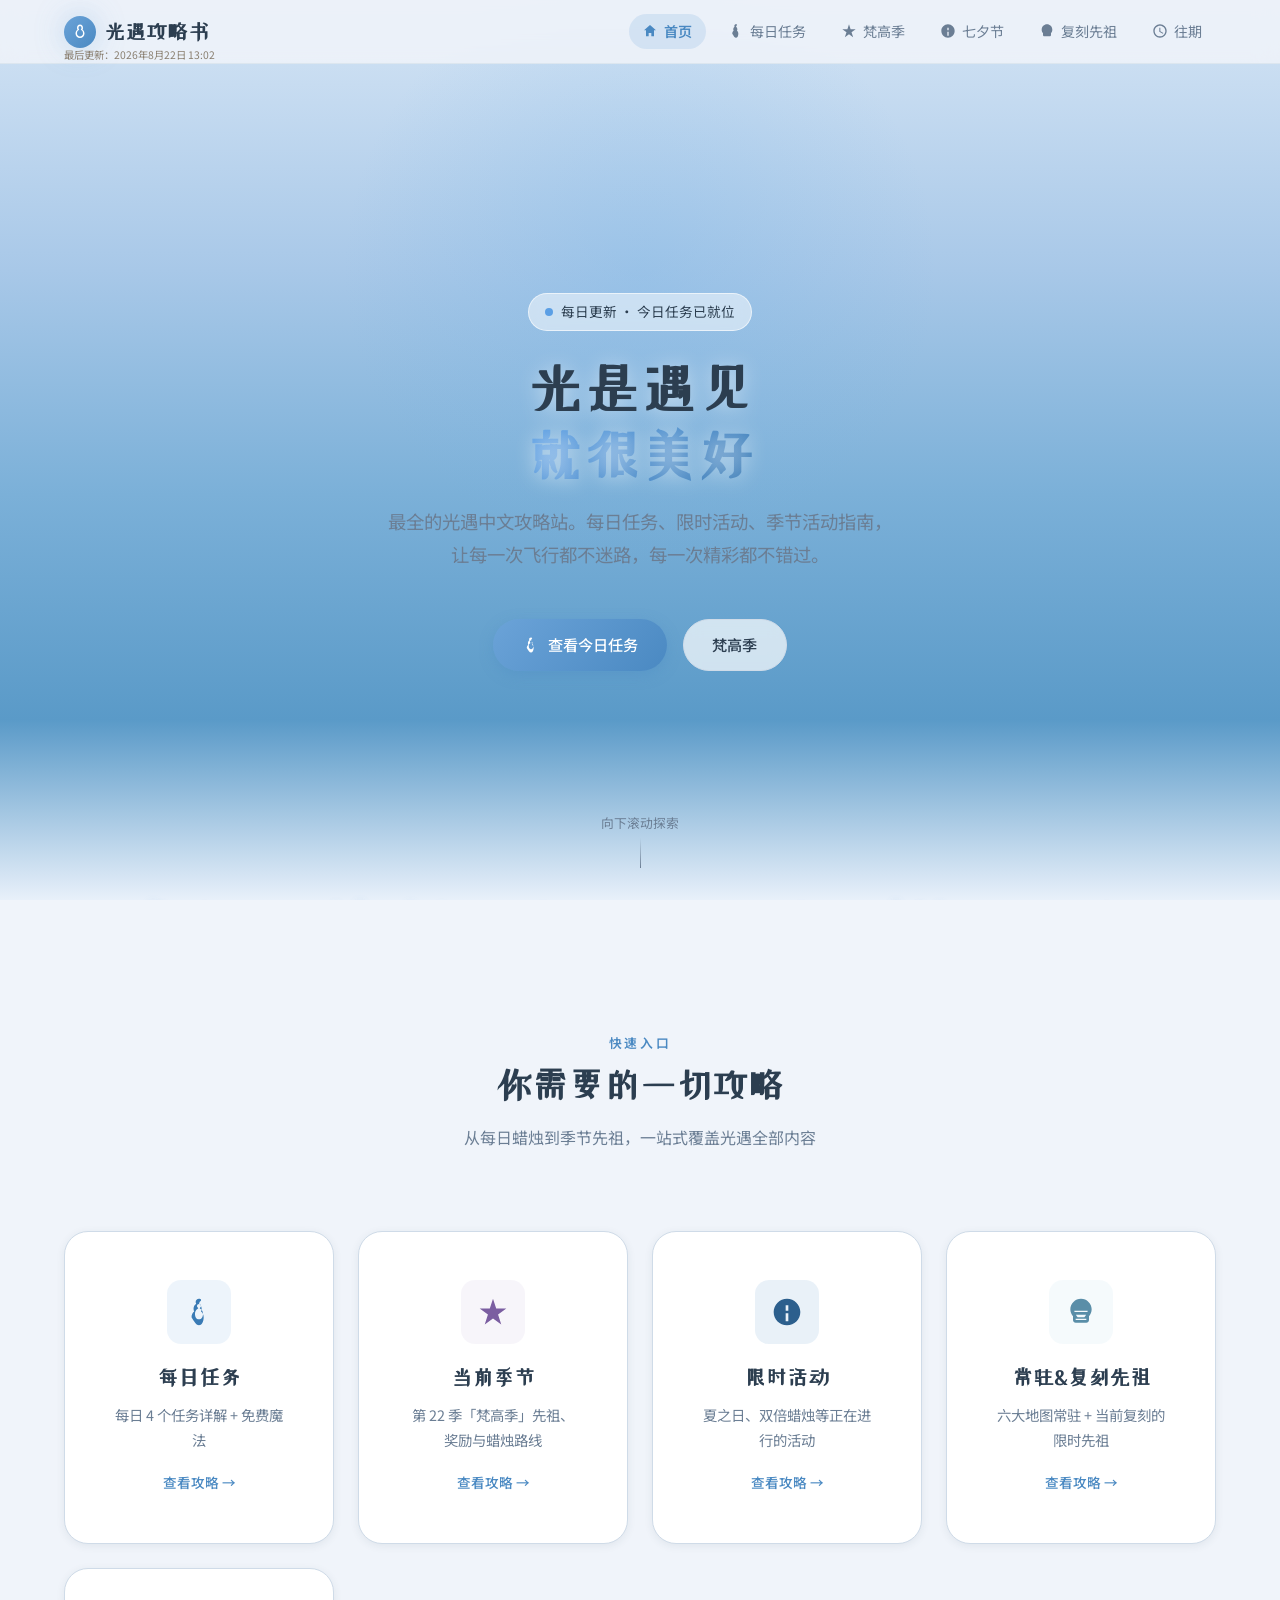
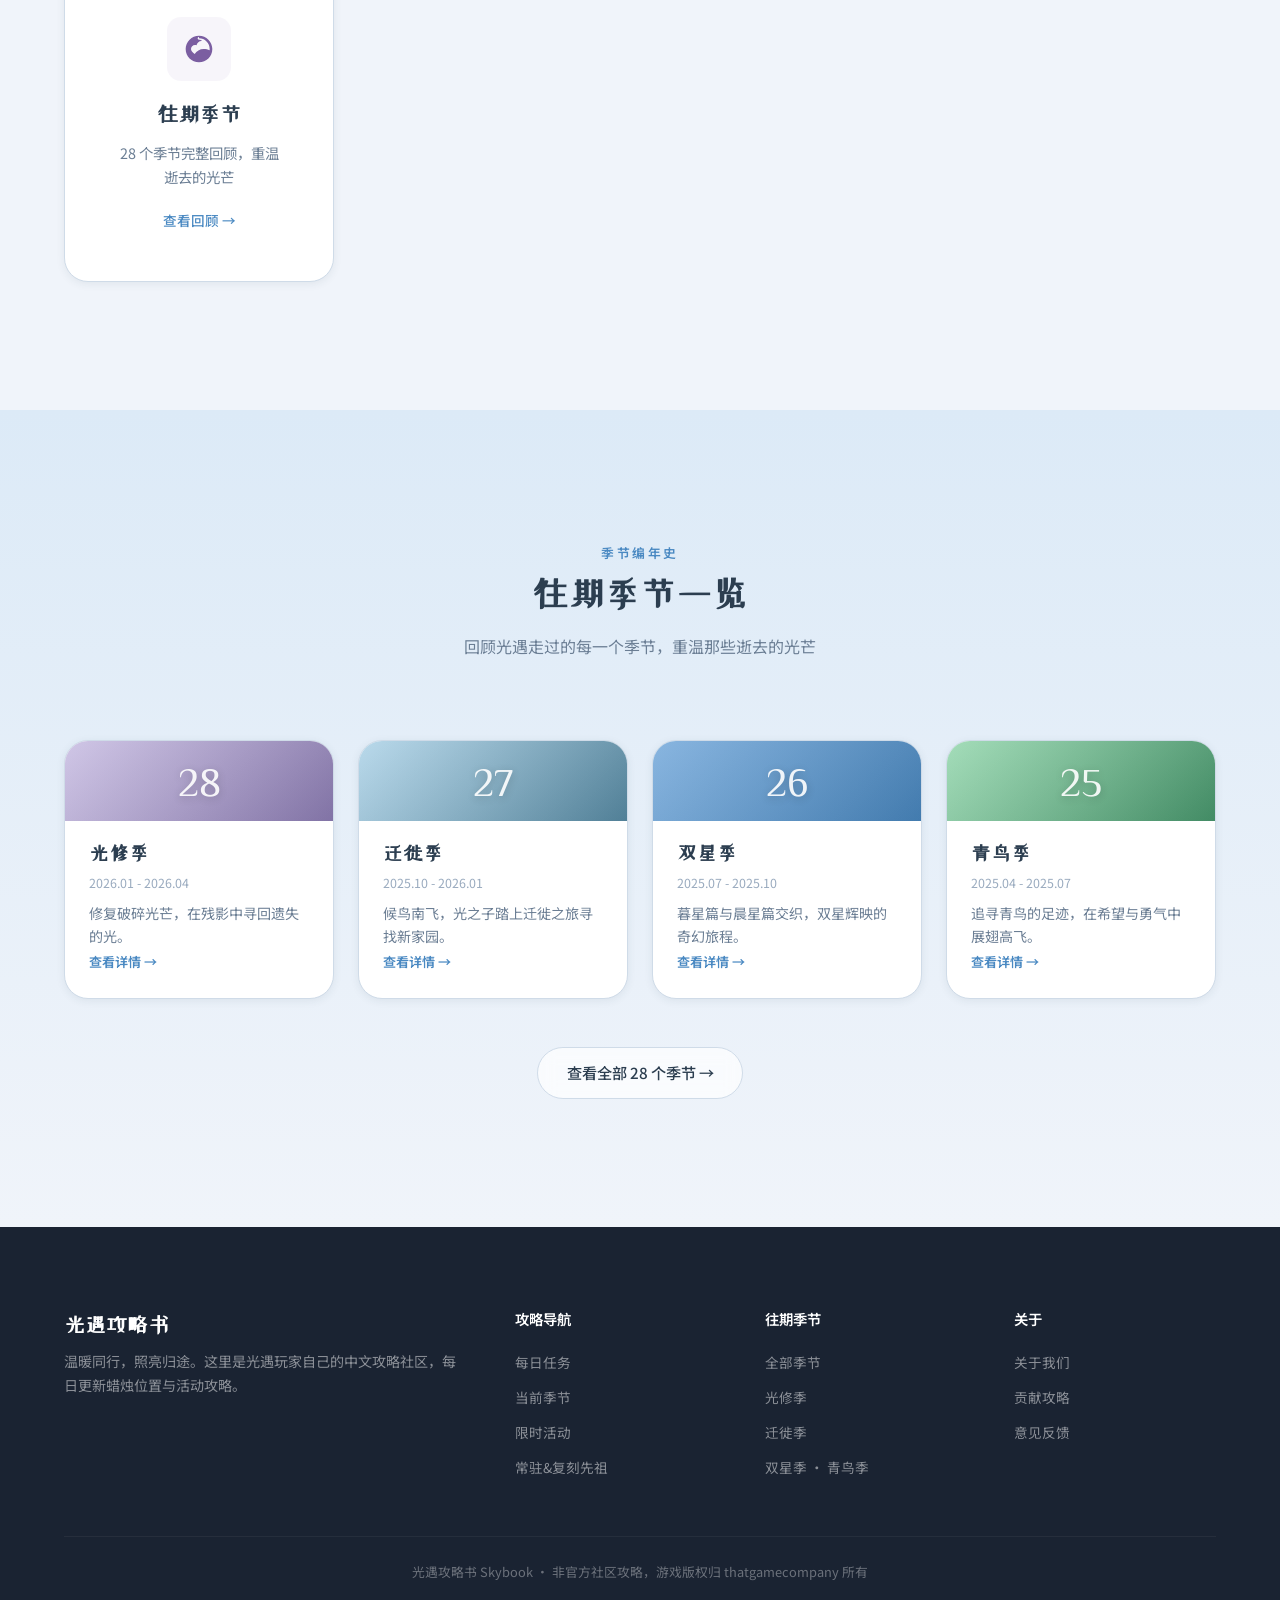
==== commit 9ff976ec: "style: 全站色调从暖金色切换为蓝色调——CSS变量系统+渐变+硬编码rgba+HTML内联样式全面更新" ====
--- a/index.html
+++ b/index.html
@@ -72,7 +72,7 @@
       <p class="section-subtitle">从每日蜡烛到季节先祖，一站式覆盖光遇全部内容</p>
     </div>
     <div class="quick-nav">
-      <a href="candles.html" class="quick-card reveal" style="--card-gradient: linear-gradient(90deg, #F5C76E, #FF9F43); --card-bg-tint: rgba(245, 199, 110, 0.12); --card-icon-color: #D4A843;">
+      <a href="candles.html" class="quick-card reveal" style="--card-gradient: linear-gradient(90deg, #6BA3D8, #4A89C2); --card-bg-tint: rgba(107, 163, 216, 0.12); --card-icon-color: #3A7BB5;">
         <div class="icon-wrap">
           <svg viewBox="0 0 24 24"><path d="M12 2c-1.5 0-2.5 1-2.5 2.5 0 .5.2 1 .4 1.3-1.2.8-2 2.2-2 3.7 0 .8.2 1.5.5 2.2-1.3 1-2 2.5-2 4.3C8.5 19.5 10 22 12 22s3.5-2.5 3.5-6c0-1.8-.7-3.3-2-4.3.3-.7.5-1.4.5-2.2 0-1.5-.8-2.9-2-3.7.3-.4.4-.9.4-1.3C14.5 3 13.5 2 12 2zm0 4c.8 0 1.5.7 1.5 1.5 0 .4-.1.7-.4 1l-.6.7.7.6c1.1.7 1.8 1.9 1.8 3.7 0 2.2-1 4-3 4s-3-1.8-3-4c0-1.8.7-3 1.8-3.7l.7-.6-.6-.7c-.3-.3-.4-.6-.4-1C10.5 6.7 11.2 6 12 6z"/></svg>
         </div>
@@ -88,7 +88,7 @@
         <p>第 22 季「梵高季」先祖、奖励与蜡烛路线</p>
         <span class="card-link">查看攻略 →</span>
       </a>
-      <a href="events.html" class="quick-card reveal reveal-delay-2" style="--card-gradient: linear-gradient(90deg, #FF9F43, #FF6B35); --card-bg-tint: rgba(255, 159, 67, 0.12); --card-icon-color: #E67E22;">
+      <a href="events.html" class="quick-card reveal reveal-delay-2" style="--card-gradient: linear-gradient(90deg, #4A89C2, #2C5F8D); --card-bg-tint: rgba(74, 137, 194, 0.12); --card-icon-color: #2C5F8D;">
         <div class="icon-wrap">
           <svg viewBox="0 0 24 24"><path d="M12 2C6.48 2 2 6.48 2 12s4.48 10 10 10 10-4.48 10-10S17.52 2 12 2zm1 17h-2v-6h2v6zm0-8h-2V7h2v4z"/></svg>
         </div>
@@ -148,7 +148,7 @@
         </div>
       </a>
       <a href="season-detail.html?id=26" class="season-card reveal reveal-delay-2" style="text-decoration:none;">
-        <div class="season-card-banner" style="background: linear-gradient(135deg, #E8C77E, #C49B3C);">
+        <div class="season-card-banner" style="background: linear-gradient(135deg, #6BA3D8, #4A89C2);">
           <span class="season-num">26</span>
         </div>
         <div class="season-card-body">
--- a/css/style.css
+++ b/css/style.css
@@ -1,28 +1,28 @@
 /* ============================================
    光遇攻略网站 - 设计系统
-   配色：温暖梦幻，还原光遇的天空与烛光
+   配色：澄澈天空蓝，还原光遇的天际与星海
    ============================================ */
 
 :root {
   /* --- 主色调 --- */
-  --color-bg: #FAF6F0;
-  --color-bg-alt: #F5EDE0;
-  --color-primary: #E8C77E;
-  --color-primary-dark: #D4A843;
+  --color-bg: #F0F4FA;
+  --color-bg-alt: #E2EAF5;
+  --color-primary: #6BA3D8;
+  --color-primary-dark: #4A89C2;
   --color-secondary: #A8D0E6;
   --color-secondary-dark: #7BA7C4;
-  --color-accent: #FF9F43;
-  --color-candle: #FFB75E;
-  --color-text: #3D4A5C;
-  --color-text-light: #7A8A9E;
-  --color-text-muted: #A0AEC0;
+  --color-accent: #5B9FE5;
+  --color-candle: #7BB8E8;
+  --color-text: #2C3E50;
+  --color-text-light: #6B7E94;
+  --color-text-muted: #9AABBF;
   --color-card: #FFFFFF;
-  --color-border: #E8DFD0;
+  --color-border: #CFDBE8;
   --color-night: #1A2332;
   --color-night-soft: #2C3E50;
-  --color-shadow: rgba(61, 74, 92, 0.08);
-  --color-shadow-hover: rgba(61, 74, 92, 0.15);
-  --color-glow: rgba(255, 183, 94, 0.35);
+  --color-shadow: rgba(44, 62, 80, 0.08);
+  --color-shadow-hover: rgba(44, 62, 80, 0.15);
+  --color-glow: rgba(107, 163, 216, 0.35);
 
   /* --- 地图主题色 --- */
   --map-dawn: #F4C97A;      /* 晨岛 - 暖金 */
@@ -34,11 +34,11 @@
   --map-eden: #FF6B5C;      /* 伊甸 - 烈焰红 */
 
   /* --- 渐变 --- */
-  --gradient-hero: linear-gradient(180deg, #FDE8B4 0%, #F5C76E 30%, #E8A87C 55%, #A8C5D6 85%, #C4DEF0 100%);
-  --gradient-warm: linear-gradient(135deg, #F5C76E 0%, #FF9F43 100%);
-  --gradient-card: linear-gradient(180deg, #FFFFFF 0%, #FAF6F0 100%);
-  --gradient-candle: radial-gradient(circle, rgba(255,183,94,0.4) 0%, rgba(255,183,94,0) 70%);
-  --gradient-sky-soft: linear-gradient(180deg, #F5E6C8 0%, #FAF6F0 100%);
+  --gradient-hero: linear-gradient(180deg, #D5E5F5 0%, #A8C8E8 30%, #7BB0D8 55%, #5A9AC8 80%, #E8F0FA 100%);
+  --gradient-warm: linear-gradient(135deg, #6BA3D8 0%, #4A89C2 100%);
+  --gradient-card: linear-gradient(180deg, #FFFFFF 0%, #F0F4FA 100%);
+  --gradient-candle: radial-gradient(circle, rgba(123,184,232,0.4) 0%, rgba(123,184,232,0) 70%);
+  --gradient-sky-soft: linear-gradient(180deg, #DCEAF7 0%, #F0F4FA 100%);
 
   /* --- 字体 --- */
   --font-heading: 'ZCOOL XiaoWei', 'Noto Serif SC', serif;
@@ -157,10 +157,10 @@
   top: 0; left: 0;
   width: 100%;
   height: var(--nav-height);
-  background: rgba(250, 246, 240, 0.85);
+  background: rgba(240, 244, 250, 0.85);
   backdrop-filter: blur(12px);
   -webkit-backdrop-filter: blur(12px);
-  border-bottom: 1px solid rgba(232, 223, 208, 0.5);
+  border-bottom: 1px solid rgba(207, 219, 232, 0.5);
   z-index: 1000;
   transition: var(--transition);
 }
@@ -233,12 +233,12 @@
 }
 
 .nav-links a:hover {
-  background: rgba(232, 199, 126, 0.12);
+  background: rgba(107, 163, 216, 0.12);
   color: var(--color-text);
 }
 
 .nav-links a.active {
-  background: rgba(232, 199, 126, 0.18);
+  background: rgba(107, 163, 216, 0.18);
   color: var(--color-primary-dark);
   font-weight: 600;
 }
@@ -336,12 +336,12 @@
 .btn-primary {
   background: var(--gradient-warm);
   color: white;
-  box-shadow: 0 4px 14px rgba(255, 159, 67, 0.35);
+  box-shadow: 0 4px 14px rgba(74, 137, 194, 0.35);
 }
 
 .btn-primary:hover {
   transform: translateY(-2px);
-  box-shadow: 0 6px 20px rgba(255, 159, 67, 0.45);
+  box-shadow: 0 6px 20px rgba(74, 137, 194, 0.45);
 }
 
 .btn-ghost {
@@ -376,7 +376,7 @@
   position: absolute;
   top: 30%; left: 50%;
   width: 600px; height: 600px;
-  background: radial-gradient(circle, rgba(255, 200, 100, 0.3) 0%, rgba(255, 200, 100, 0) 70%);
+  background: radial-gradient(circle, rgba(120, 180, 230, 0.3) 0%, rgba(120, 180, 230, 0) 70%);
   transform: translate(-50%, -50%);
   pointer-events: none;
 }
@@ -425,7 +425,7 @@
 }
 
 .hero-title .highlight {
-  background: linear-gradient(135deg, #E89B4A, #FF6B5C);
+  background: linear-gradient(135deg, #5B9FE5, #3A7BB5);
   -webkit-background-clip: text;
   background-clip: text;
   -webkit-text-fill-color: transparent;
@@ -517,7 +517,7 @@
   align-items: center;
   justify-content: center;
   border-radius: var(--radius-md);
-  background: var(--card-bg-tint, rgba(232, 199, 126, 0.12));
+  background: var(--card-bg-tint, rgba(107, 163, 216, 0.12));
 }
 
 .quick-card .icon-wrap svg {
@@ -663,7 +663,7 @@
 
 .daily-candle-header .date-badge {
   padding: 0.3rem 0.8rem;
-  background: rgba(232, 199, 126, 0.15);
+  background: rgba(107, 163, 216, 0.15);
   border-radius: var(--radius-full);
   font-size: 0.8rem;
   color: var(--color-primary-dark);
@@ -687,7 +687,7 @@
 }
 
 .candle-loc-item:hover {
-  background: rgba(232, 199, 126, 0.15);
+  background: rgba(107, 163, 216, 0.15);
   transform: translateX(4px);
 }
 
@@ -730,7 +730,7 @@
   position: absolute;
   top: 20%; left: 50%;
   width: 500px; height: 500px;
-  background: radial-gradient(circle, rgba(255, 200, 100, 0.15) 0%, rgba(255, 200, 100, 0) 70%);
+  background: radial-gradient(circle, rgba(120, 180, 230, 0.15) 0%, rgba(120, 180, 230, 0) 70%);
   transform: translate(-50%, -50%);
 }
 
@@ -950,7 +950,7 @@
   align-items: center;
   justify-content: center;
   flex-shrink: 0;
-  background: var(--spirit-color, rgba(232, 199, 126, 0.15));
+  background: var(--spirit-color, rgba(107, 163, 216, 0.15));
 }
 
 .spirit-avatar svg {
@@ -1021,7 +1021,7 @@
    季节活动卡片
    ============================================ */
 .season-hero {
-  background: linear-gradient(135deg, #2C3E50 0%, #4A3B6B 50%, #8B5A9E 100%);
+  background: linear-gradient(135deg, #1A2A3E 0%, #2C4A6B 50%, #4A7BAE 100%);
   border-radius: var(--radius-lg);
   padding: var(--space-2xl);
   color: white;
@@ -1090,7 +1090,7 @@
 
 .season-progress-fill {
   height: 100%;
-  background: linear-gradient(90deg, #FFB75E, #FF6B5C);
+  background: linear-gradient(90deg, #7BB8E8, #4A89C2);
   border-radius: var(--radius-full);
   width: 65%;
   transition: width 1s ease;
@@ -1481,7 +1481,7 @@
    提示框
    ============================================ */
 .tip-box {
-  background: rgba(232, 199, 126, 0.1);
+  background: rgba(107, 163, 216, 0.1);
   border-left: 4px solid var(--color-primary);
   border-radius: var(--radius-md);
   padding: var(--space-lg);
@@ -1523,7 +1523,7 @@
   align-items: center;
   justify-content: center;
   cursor: pointer;
-  box-shadow: 0 4px 16px rgba(255, 159, 67, 0.4);
+  box-shadow: 0 4px 16px rgba(74, 137, 194, 0.4);
   opacity: 0;
   visibility: hidden;
   transition: var(--transition);
@@ -1664,7 +1664,7 @@
     top: var(--nav-height);
     left: 0;
     width: 100%;
-    background: rgba(250, 246, 240, 0.97);
+    background: rgba(240, 244, 250, 0.97);
     backdrop-filter: blur(12px);
     flex-direction: column;
     padding: var(--space-lg);
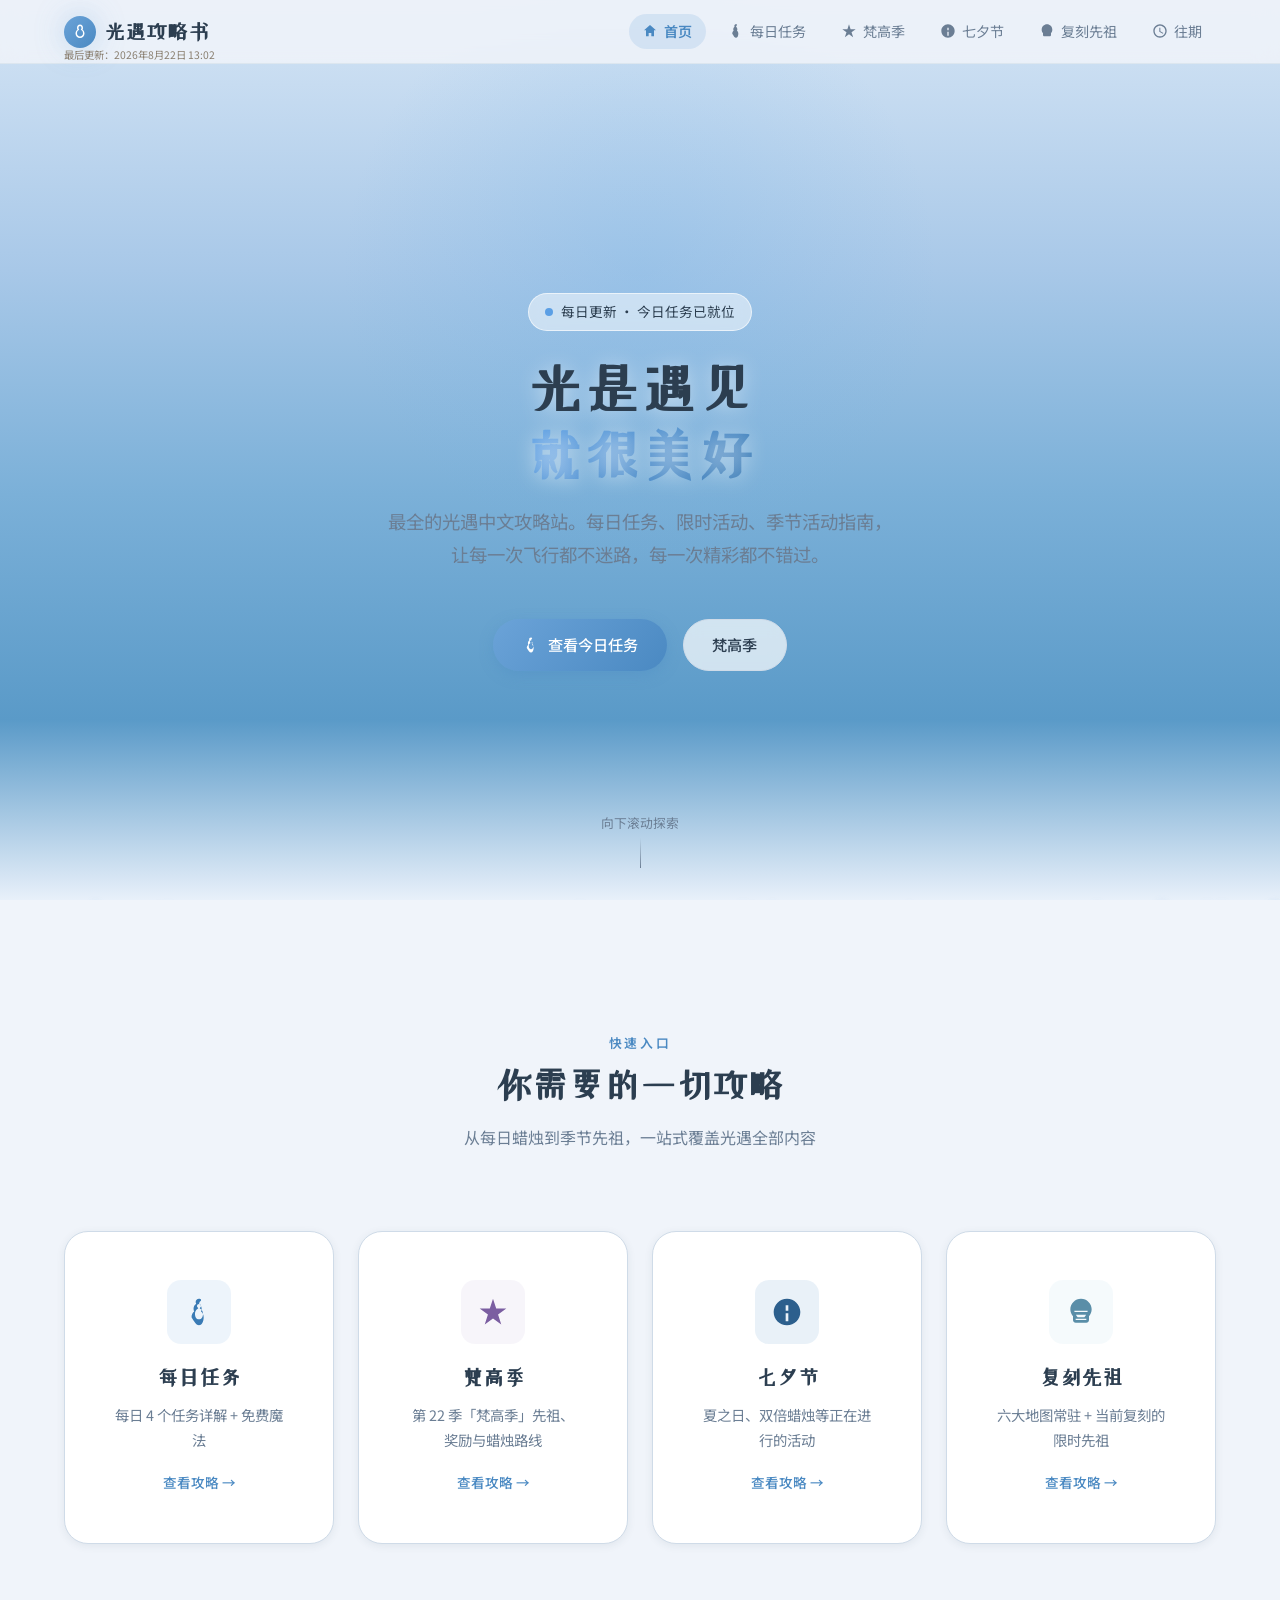
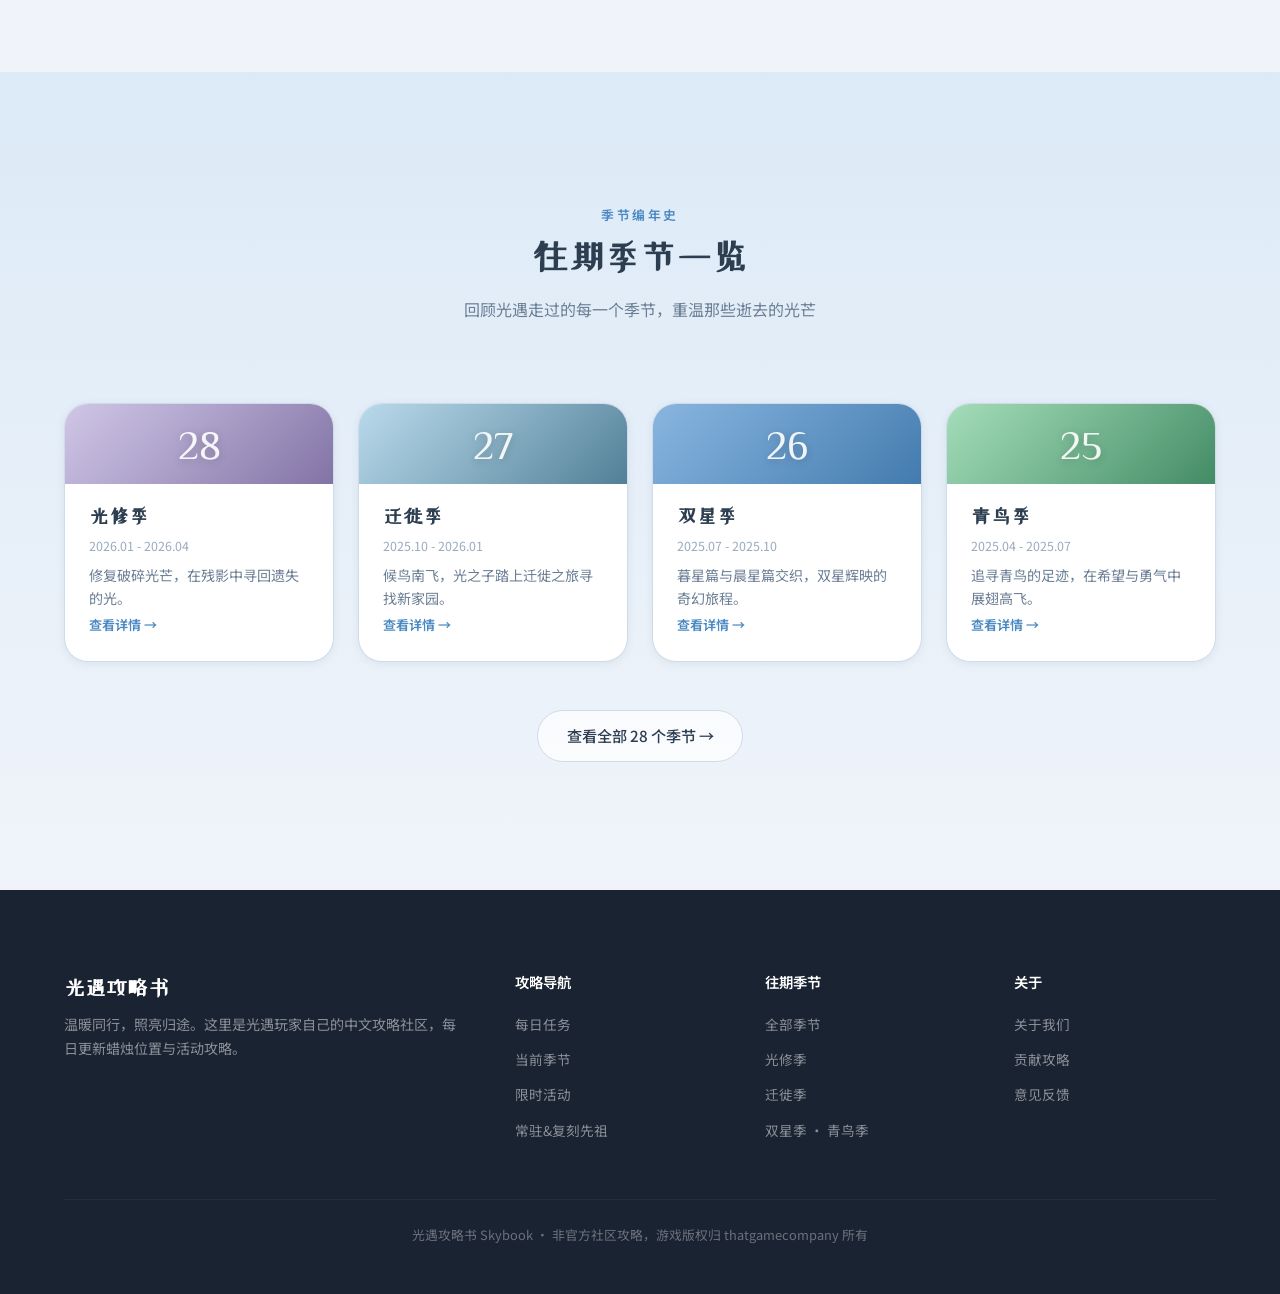
==== commit fdc4ef08: "更新首页快捷导航：统一导航栏名称，移除往期季节卡片" ====
--- a/index.html
+++ b/index.html
@@ -84,7 +84,7 @@
         <div class="icon-wrap">
           <svg viewBox="0 0 24 24"><path d="M12 2l2.4 7.4H22l-6.2 4.5 2.4 7.4L12 16.8l-6.2 4.5 2.4-7.4L2 9.4h7.6L12 2z"/></svg>
         </div>
-        <h3>当前季节</h3>
+        <h3>梵高季</h3>
         <p>第 22 季「梵高季」先祖、奖励与蜡烛路线</p>
         <span class="card-link">查看攻略 →</span>
       </a>
@@ -92,7 +92,7 @@
         <div class="icon-wrap">
           <svg viewBox="0 0 24 24"><path d="M12 2C6.48 2 2 6.48 2 12s4.48 10 10 10 10-4.48 10-10S17.52 2 12 2zm1 17h-2v-6h2v6zm0-8h-2V7h2v4z"/></svg>
         </div>
-        <h3>限时活动</h3>
+        <h3>七夕节</h3>
         <p>夏之日、双倍蜡烛等正在进行的活动</p>
         <span class="card-link">查看攻略 →</span>
       </a>
@@ -100,17 +100,9 @@
         <div class="icon-wrap">
           <svg viewBox="0 0 24 24"><path d="M12 2C7.6 2 4 5.6 4 10c0 2 .8 3.8 2 5.1V18c0 1.1.9 2 2 2h8c1.1 0 2-.9 2-2v-2.9c1.2-1.3 2-3.1 2-5.1 0-4.4-3.6-8-8-8zm-4 16v-1h8v1H8zm6.5-2h-5c-.6-.7-1-1.4-1.3-2h7.6c-.3.6-.7 1.3-1.3 2zm2.3-4H7.2c-.1-.3-.2-.7-.2-1h10c0 .3-.1.7-.2 1z"/></svg>
         </div>
-        <h3>常驻&复刻先祖</h3>
+        <h3>复刻先祖</h3>
         <p>六大地图常驻 + 当前复刻的限时先祖</p>
         <span class="card-link">查看攻略 →</span>
-      </a>
-      <a href="past-seasons.html" class="quick-card reveal reveal-delay-4" style="--card-gradient: linear-gradient(90deg, #C4B8E0, #9080B8); --card-bg-tint: rgba(184, 168, 212, 0.12); --card-icon-color: #7B5EA1;">
-        <div class="icon-wrap">
-          <svg viewBox="0 0 24 24"><path d="M12 2C6.48 2 2 6.48 2 12s4.48 10 10 10 10-4.48 10-10S17.52 2 12 2zm0 2c4.41 0 8 3.59 8 8 0 .34-.02.67-.06 1-1.3-.63-2.74-1-4.44-1-2.86 0-5.36 1.54-6.73 3.82C7.03 14.5 6 13.37 6 12c0-1.66 1.34-3 3-3 .39 0 .77.08 1.11.21C10.72 7.34 12.07 6 13.73 6c.27 0 .53.03.78.08C13.54 5.38 12.78 5 12 5c-.55 0-1-.45-1-1s.45-1 1-1z"/></svg>
-        </div>
-        <h3>往期季节</h3>
-        <p>28 个季节完整回顾，重温逝去的光芒</p>
-        <span class="card-link">查看回顾 →</span>
       </a>
     </div>
   </div>
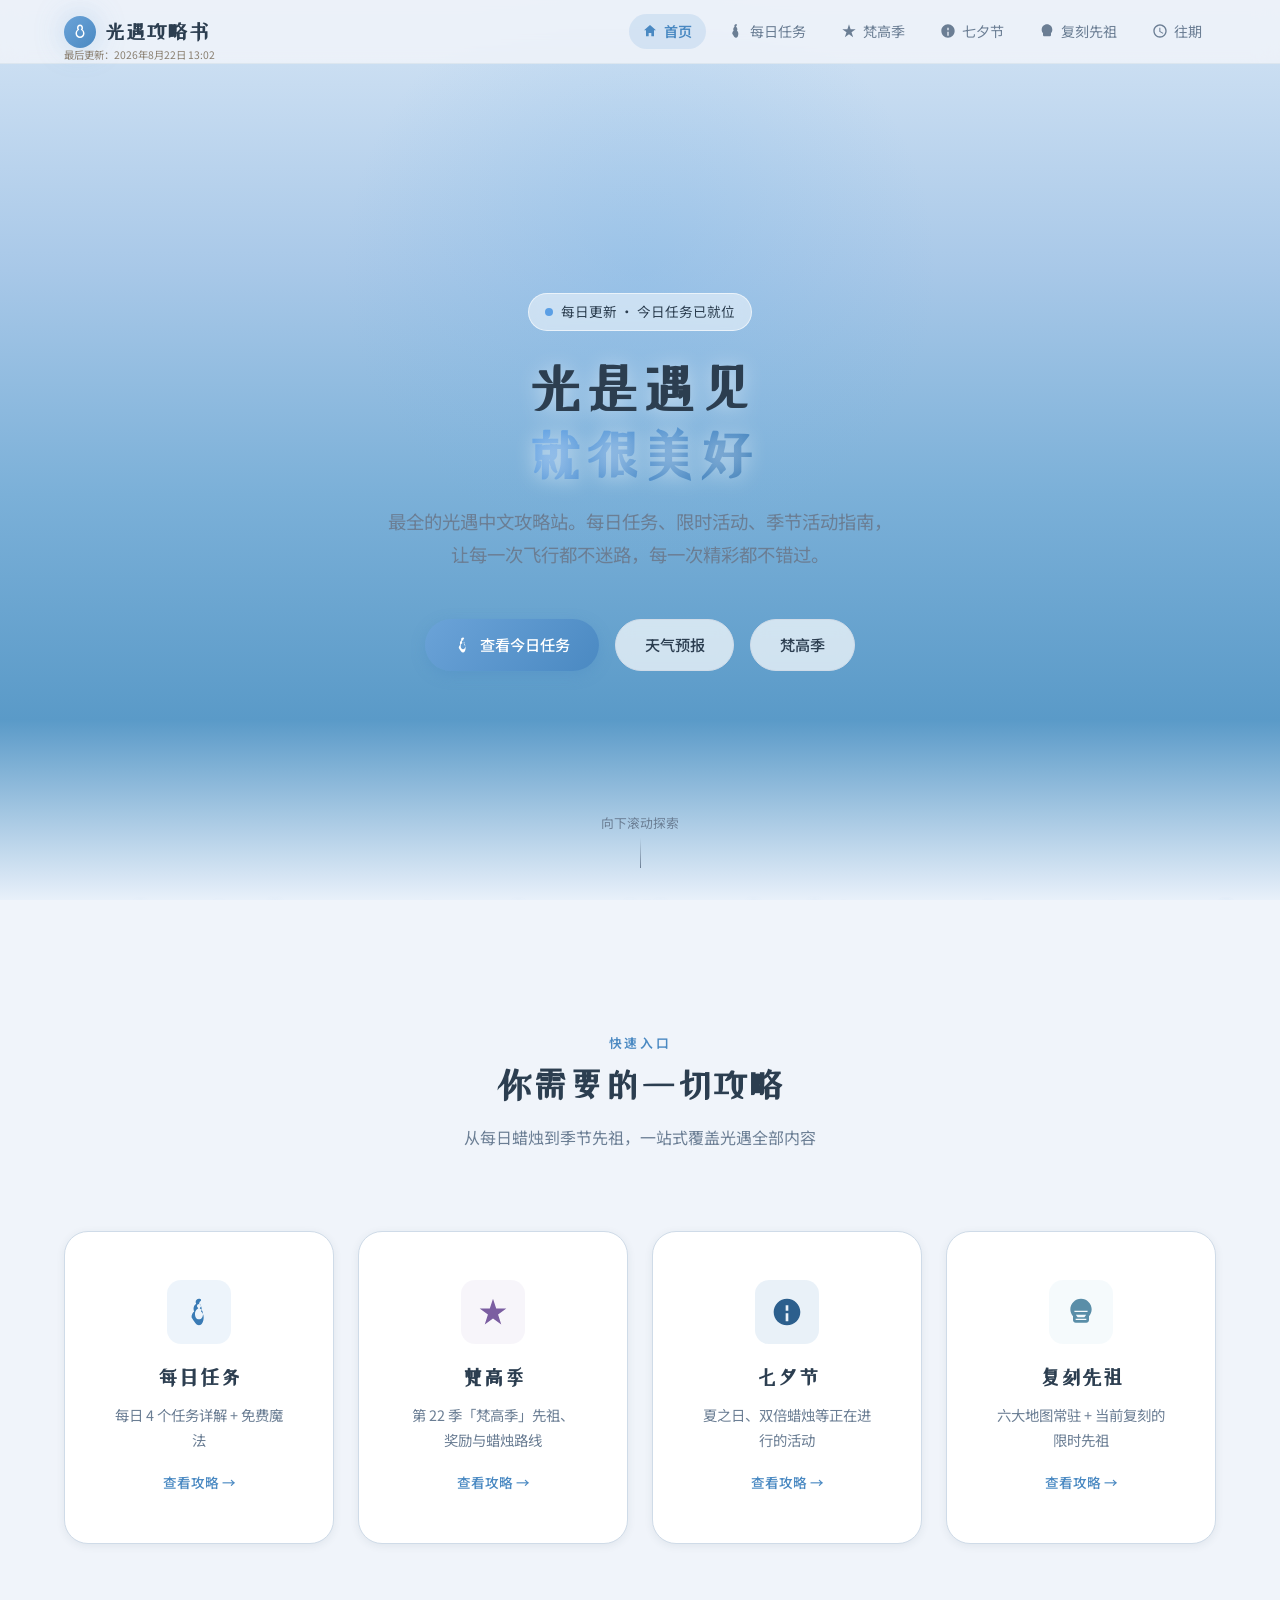
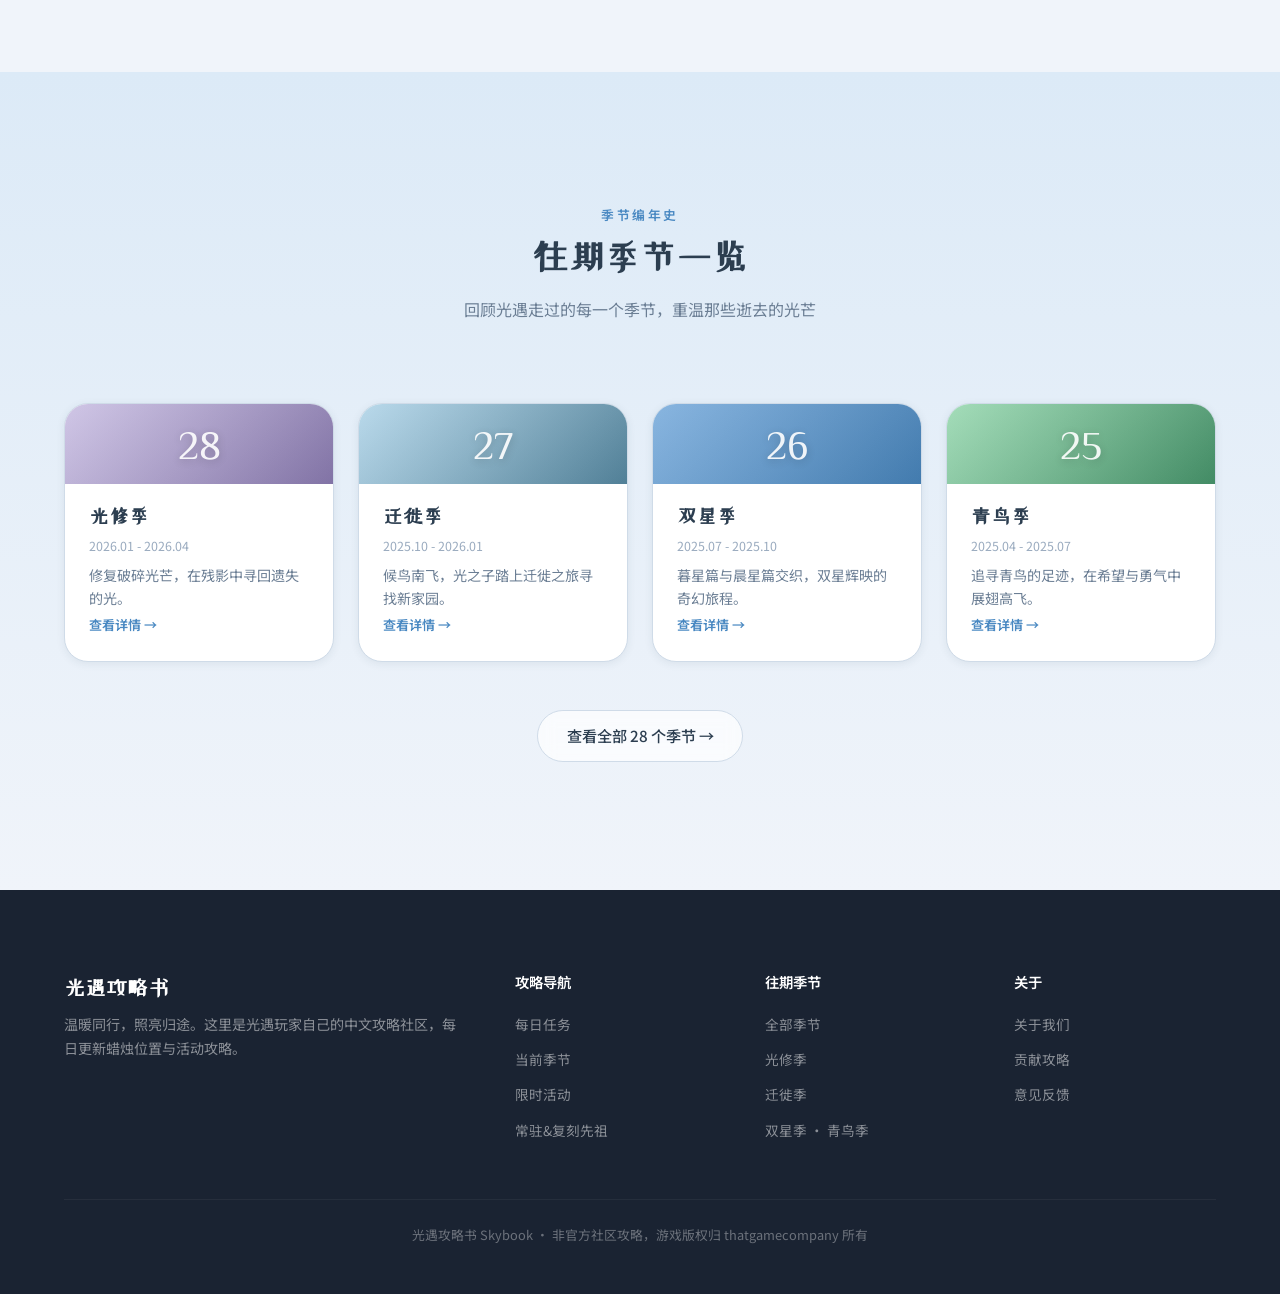
==== commit a46de786: "首页 Hero 添加天气预报按钮" ====
--- a/index.html
+++ b/index.html
@@ -54,6 +54,7 @@
         <svg width="18" height="18" viewBox="0 0 24 24" fill="white"><path d="M12 2c-1.5 0-2.5 1-2.5 2.5 0 .5.2 1 .4 1.3-1.2.8-2 2.2-2 3.7 0 .8.2 1.5.5 2.2-1.3 1-2 2.5-2 4.3C8.5 19.5 10 22 12 22s3.5-2.5 3.5-6c0-1.8-.7-3.3-2-4.3.3-.7.5-1.4.5-2.2 0-1.5-.8-2.9-2-3.7.3-.4.4-.9.4-1.3C14.5 3 13.5 2 12 2zm0 4c.8 0 1.5.7 1.5 1.5 0 .4-.1.7-.4 1l-.6.7.7.6c1.1.7 1.8 1.9 1.8 3.7 0 2.2-1 4-3 4s-3-1.8-3-4c0-1.8.7-3 1.8-3.7l.7-.6-.6-.7c-.3-.3-.4-.6-.4-1C10.5 6.7 11.2 6 12 6z"/></svg>
         查看今日任务
       </a>
+      <a href="#" class="btn btn-ghost">天气预报</a>
       <a href="current-season.html" class="btn btn-ghost">梵高季</a>
     </div>
   </div>
